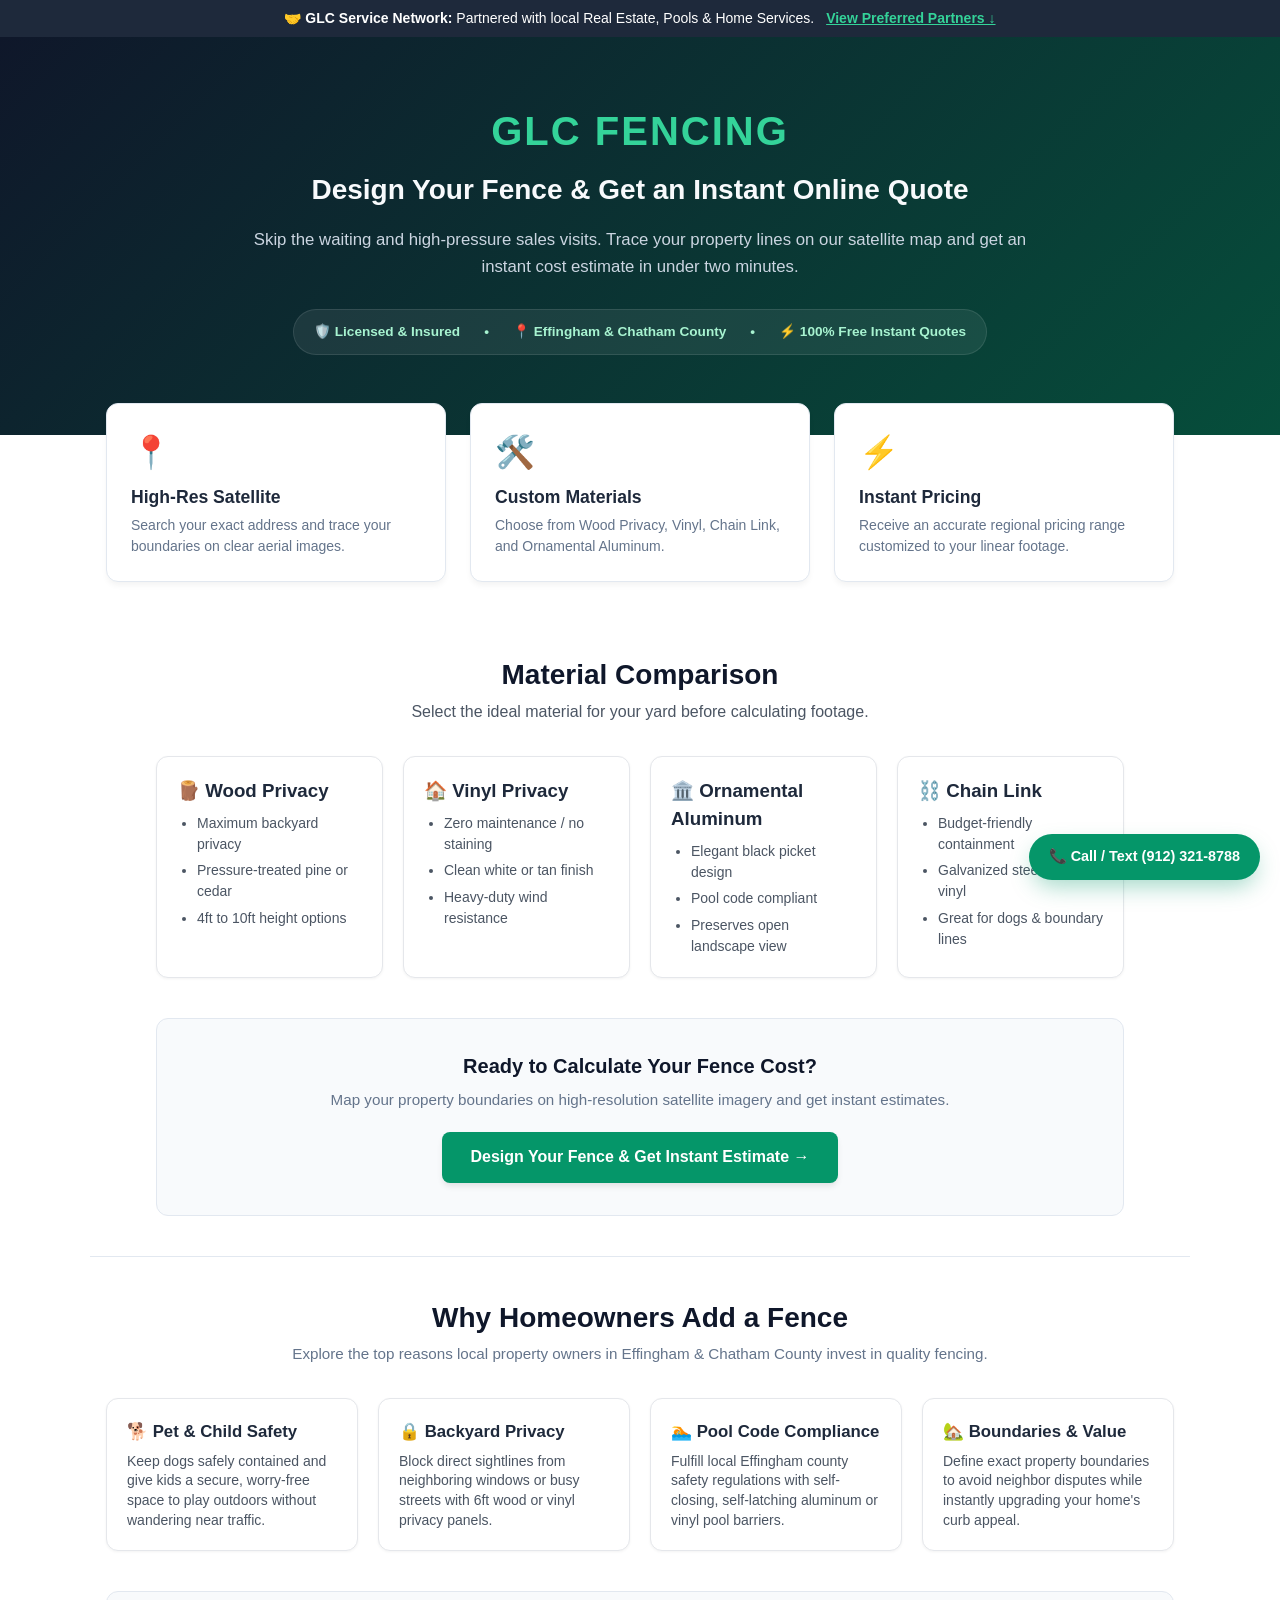
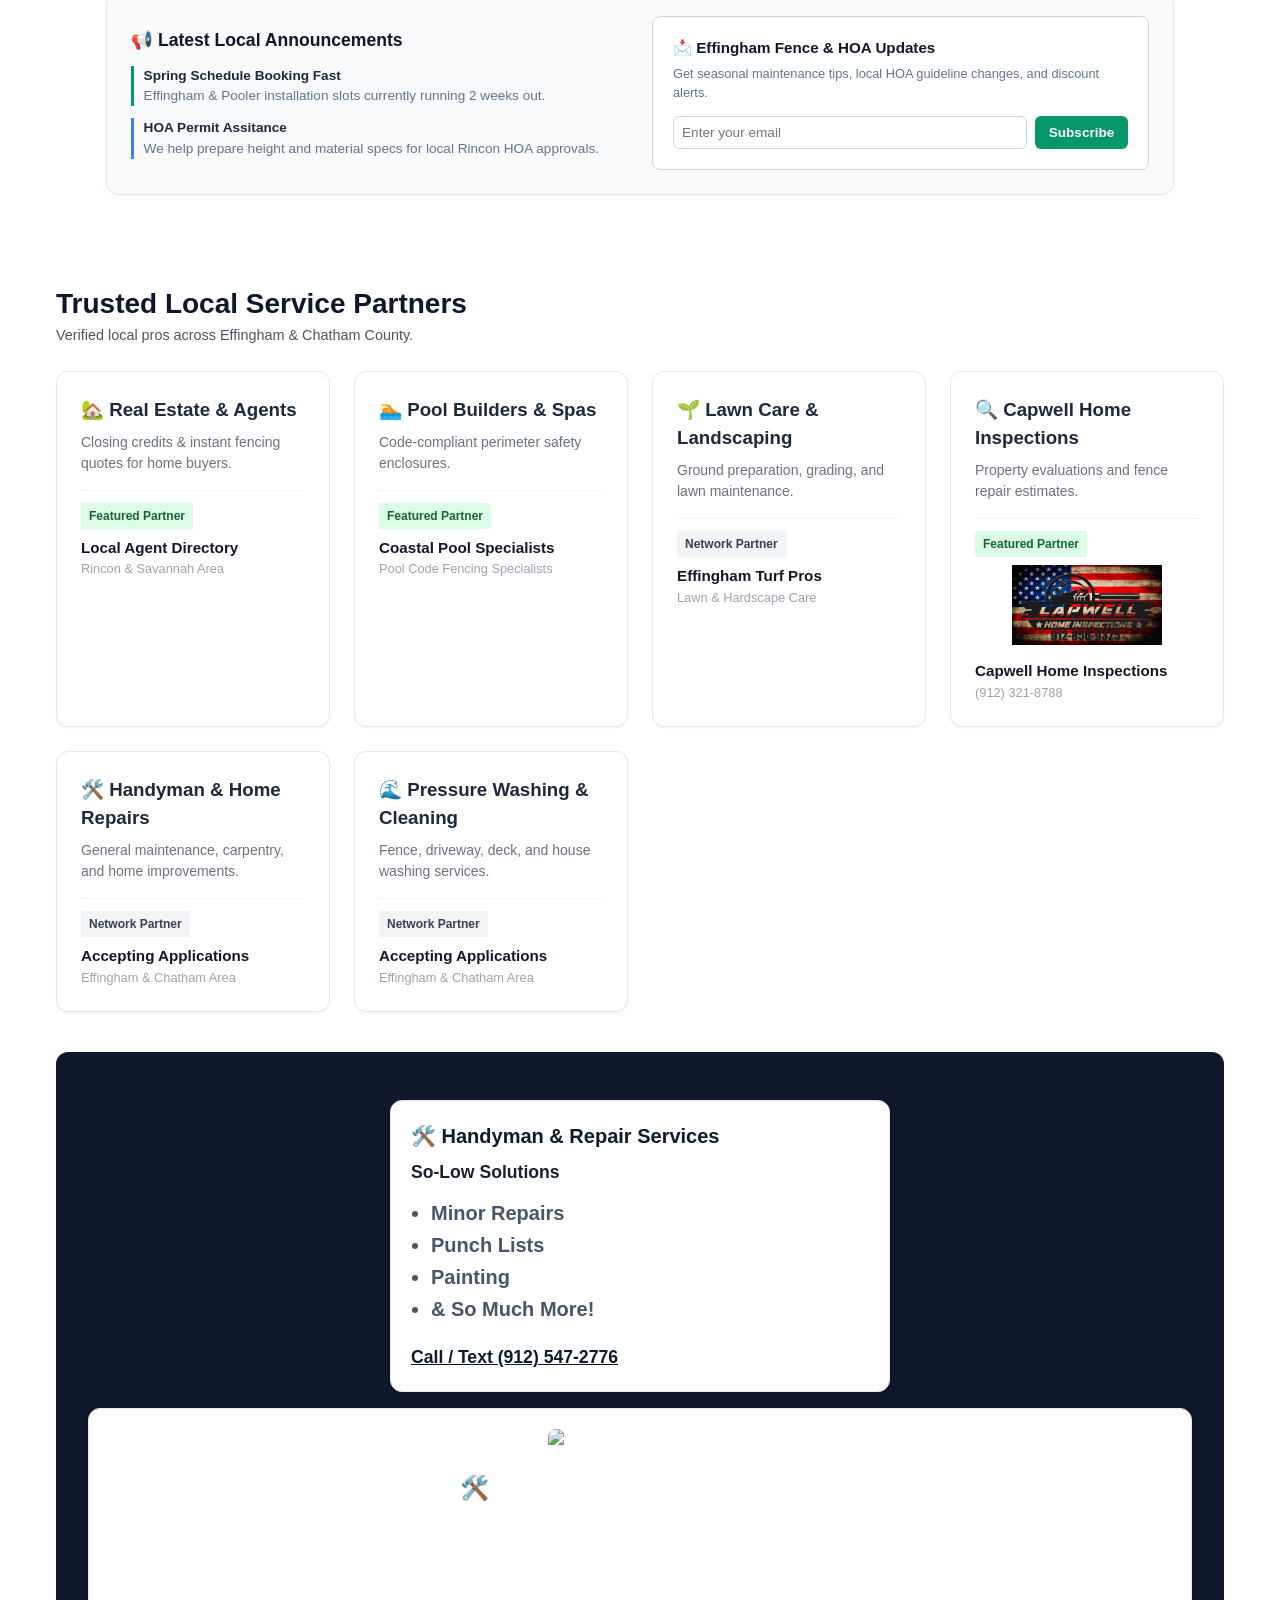
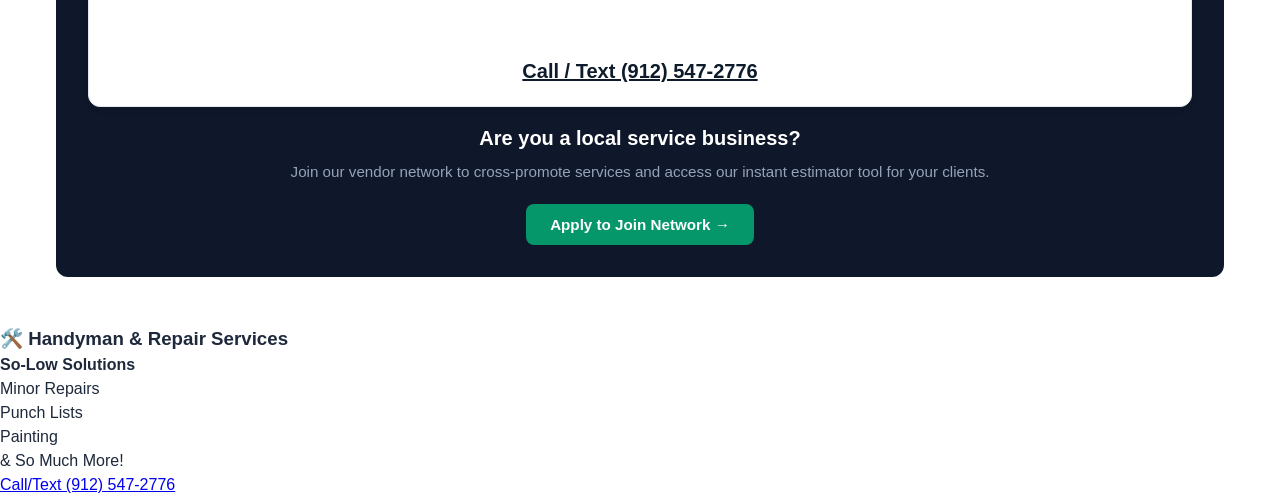
==== index.html @ ba251f11 "Reset index.html and cleanly embed framed So-Low Solutions card" ====
<!DOCTYPE html>
<html lang="en">
<head>
  <meta charset="UTF-8" />
  <meta name="viewport" content="width=device-width, initial-scale=1.0" />
  <title>GLC Fencing | Instant Online Fence Estimates | Rincon & Savannah GA</title>
  <meta name="description" content="Get an instant online fence estimate in seconds. GLC Fencing serves Rincon, Pooler, Savannah, and Effingham County with quality wood, vinyl, chain link, and aluminum fencing." />
  <meta name="keywords" content="fence contractor Rincon GA, fence installation Savannah, instant fence quote, wood fence, vinyl privacy fence, Effingham county fencing" />
  
  <!-- Open Graph / Social Sharing -->
  <meta property="og:title" content="GLC Fencing | Instant Online Fence Cost Calculator" />
  <meta property="og:description" content="Draw your fence line on our satellite map and get an instant pricing estimate in seconds." />
  <meta property="og:type" content="website" />
  <meta property="og:url" content="https://glcga.com" />

  <!-- Local Business Structured Data (Schema.org) -->
  <script type="application/ld+json">
  {
    "@context": "https://schema.org",
    "@type": "FenceContractor",
    "name": "GLC Fencing",
    "url": "https://glcga.com",
    "email": "Glcga19@gmail.com",
    "areaServed": [
      { "@type": "City", "name": "Rincon" },
      { "@type": "City", "name": "Pooler" },
      { "@type": "City", "name": "Savannah" },
      { "@type": "AdministrativeArea", "name": "Effingham County" }
    ],
    "priceRange": "$$"
  }
  </script>

  <link rel="stylesheet" href="styles.css" />
</head>
<body>

  <!-- Top Partner Banner -->
  <div style="background: #1e293b; color: #ffffff; text-align: center; padding: 0.5rem 1rem; font-size: 0.875rem; font-weight: 500;">
    🤝 <strong>GLC Service Network:</strong> Partnered with local Real Estate, Pools & Home Services. 
    <a href="#partners" style="color: #34d399; text-decoration: underline; margin-left: 0.5rem; font-weight: 600;">View Preferred Partners ↓</a>
  </div>

    <!-- Hero Section -->
  <section class="hero" style="background: linear-gradient(135deg, #0f172a 0%, #064e3b 100%); color: #ffffff; text-align: center; padding: 4rem 1rem 5rem 1rem;">
    <div class="hero-content" style="max-width: 800px; margin: 0 auto;">
      <h1 class="logo-title" style="font-size: 2.5rem; font-weight: 900; letter-spacing: 0.05em; color: #34d399; margin-bottom: 0.5rem;">GLC FENCING</h1>
      <h2 style="font-size: 1.75rem; font-weight: 700; margin-bottom: 1rem; color: #f8fafc;">Design Your Fence & Get an Instant Online Quote</h2>
      <p style="font-size: 1.05rem; color: #cbd5e1; line-height: 1.6; margin-bottom: 1.75rem;">
        Skip the waiting and high-pressure sales visits. Trace your property lines on our satellite map and get an instant cost estimate in under two minutes.
      </p>

      <!-- Trust Badges Strip -->
      <div style="display: flex; flex-wrap: wrap; justify-content: center; gap: 0.75rem 1.5rem; font-size: 0.85rem; font-weight: 600; color: #a7f3d0; background: rgba(255,255,255,0.07); padding: 0.75rem 1.25rem; border-radius: 9999px; max-width: max-content; margin: 0 auto; border: 1px solid rgba(255,255,255,0.1);">
        <span>🛡️ Licensed & Insured</span>
        <span>•</span>
        <span>📍 Effingham & Chatham County</span>
        <span>•</span>
        <span>⚡ 100% Free Instant Quotes</span>
      </div>
    </div>
  </section>

  <!-- Feature Highlights -->
  <section class="features">
    <div class="feature-card">
      <div class="feature-icon">📍</div>
      <h3>High-Res Satellite</h3>
      <p>Search your exact address and trace your boundaries on clear aerial images.</p>
    </div>
    <div class="feature-card">
      <div class="feature-icon">🛠️</div>
      <h3>Custom Materials</h3>
      <p>Choose from Wood Privacy, Vinyl, Chain Link, and Ornamental Aluminum.</p>
    </div>
    <div class="feature-card">
      <div class="feature-icon">⚡</div>
      <h3>Instant Pricing</h3>
      <p>Receive an accurate regional pricing range customized to your linear footage.</p>
    </div>
  </section>

  <!-- Fence Material Options Overview -->
  <section style="padding: 2.5rem 1rem; max-width: 1000px; margin: 0 auto;">
    <div style="text-align: center; margin-bottom: 2rem;">
      <h2 style="font-size: 1.75rem; font-weight: 700; color: #0f172a;">Material Comparison</h2>
      <p style="color: #4b5563; margin-top: 0.25rem;">Select the ideal material for your yard before calculating footage.</p>
    </div>

    <div style="display: grid; grid-template-columns: repeat(auto-fit, minmax(220px, 1fr)); gap: 1.25rem;">
      
      <div style="background: #ffffff; padding: 1.25rem; border-radius: 0.75rem; border: 1px solid #e5e7eb; box-shadow: 0 1px 3px rgba(0,0,0,0.05);">
        <h3 style="font-weight: 700; color: #1e293b; margin-bottom: 0.5rem;">🪵 Wood Privacy</h3>
        <ul style="font-size: 0.875rem; color: #4b5563; padding-left: 1.25rem; margin: 0; display: flex; flex-direction: column; gap: 0.35rem;">
          <li>Maximum backyard privacy</li>
          <li>Pressure-treated pine or cedar</li>
          <li>4ft to 10ft height options</li>
        </ul>
      </div>

      <div style="background: #ffffff; padding: 1.25rem; border-radius: 0.75rem; border: 1px solid #e5e7eb; box-shadow: 0 1px 3px rgba(0,0,0,0.05);">
        <h3 style="font-weight: 700; color: #1e293b; margin-bottom: 0.5rem;">🏠 Vinyl Privacy</h3>
        <ul style="font-size: 0.875rem; color: #4b5563; padding-left: 1.25rem; margin: 0; display: flex; flex-direction: column; gap: 0.35rem;">
          <li>Zero maintenance / no staining</li>
          <li>Clean white or tan finish</li>
          <li>Heavy-duty wind resistance</li>
        </ul>
      </div>

      <div style="background: #ffffff; padding: 1.25rem; border-radius: 0.75rem; border: 1px solid #e5e7eb; box-shadow: 0 1px 3px rgba(0,0,0,0.05);">
        <h3 style="font-weight: 700; color: #1e293b; margin-bottom: 0.5rem;">🏛️ Ornamental Aluminum</h3>
        <ul style="font-size: 0.875rem; color: #4b5563; padding-left: 1.25rem; margin: 0; display: flex; flex-direction: column; gap: 0.35rem;">
          <li>Elegant black picket design</li>
          <li>Pool code compliant</li>
          <li>Preserves open landscape view</li>
        </ul>
      </div>

      <div style="background: #ffffff; padding: 1.25rem; border-radius: 0.75rem; border: 1px solid #e5e7eb; box-shadow: 0 1px 3px rgba(0,0,0,0.05);">
        <h3 style="font-weight: 700; color: #1e293b; margin-bottom: 0.5rem;">⛓️ Chain Link</h3>
        <ul style="font-size: 0.875rem; color: #4b5563; padding-left: 1.25rem; margin: 0; display: flex; flex-direction: column; gap: 0.35rem;">
          <li>Budget-friendly containment</li>
          <li>Galvanized steel or black vinyl</li>
          <li>Great for dogs & boundary lines</li>
        </ul>
      </div>

    </div>

    <!-- Main Quote Action Callout -->
    <div style="text-align: center; margin-top: 2.5rem; padding: 2rem 1rem; background: #f8fafc; border: 1px solid #e2e8f0; border-radius: 0.75rem;">
      <h3 style="font-size: 1.25rem; font-weight: 700; color: #0f172a; margin-bottom: 0.5rem;">Ready to Calculate Your Fence Cost?</h3>
      <p style="color: #64748b; font-size: 0.95rem; margin-bottom: 1.25rem;">Map your property boundaries on high-resolution satellite imagery and get instant estimates.</p>
      <a href="estimator.html" style="display: inline-block; background: #059669; color: #ffffff; font-weight: 700; padding: 0.85rem 1.75rem; border-radius: 0.5rem; text-decoration: none; font-size: 1rem; box-shadow: 0 4px 6px -1px rgba(0,0,0,0.1);">Design Your Fence & Get Instant Estimate →</a>
    </div>
  </section>

  
  <!-- Why Install a Fence & Local Updates Section -->
  <section style="padding: 2.5rem 1rem; max-width: 1100px; margin: 0 auto; border-top: 1px solid #e2e8f0;">
    
    <div style="text-align: center; margin-bottom: 2rem;">
      <h2 style="font-size: 1.75rem; font-weight: 700; color: #0f172a;">Why Homeowners Add a Fence</h2>
      <p style="color: #64748b; font-size: 0.95rem; margin-top: 0.25rem;">Explore the top reasons local property owners in Effingham & Chatham County invest in quality fencing.</p>
    </div>

    <!-- 4 Key Reasons Grid -->
    <div style="display: grid; grid-template-columns: repeat(auto-fit, minmax(240px, 1fr)); gap: 1.25rem; margin-bottom: 2.5rem;">
      
      <div style="background: #ffffff; padding: 1.25rem; border-radius: 0.75rem; border: 1px solid #e5e7eb; box-shadow: 0 1px 3px rgba(0,0,0,0.05);">
        <h3 style="font-size: 1.05rem; font-weight: 700; color: #1e293b; margin-bottom: 0.5rem;">🐕 Pet & Child Safety</h3>
        <p style="font-size: 0.875rem; color: #4b5563; line-height: 1.4; margin: 0;">Keep dogs safely contained and give kids a secure, worry-free space to play outdoors without wandering near traffic.</p>
      </div>

      <div style="background: #ffffff; padding: 1.25rem; border-radius: 0.75rem; border: 1px solid #e5e7eb; box-shadow: 0 1px 3px rgba(0,0,0,0.05);">
        <h3 style="font-size: 1.05rem; font-weight: 700; color: #1e293b; margin-bottom: 0.5rem;">🔒 Backyard Privacy</h3>
        <p style="font-size: 0.875rem; color: #4b5563; line-height: 1.4; margin: 0;">Block direct sightlines from neighboring windows or busy streets with 6ft wood or vinyl privacy panels.</p>
      </div>

      <div style="background: #ffffff; padding: 1.25rem; border-radius: 0.75rem; border: 1px solid #e5e7eb; box-shadow: 0 1px 3px rgba(0,0,0,0.05);">
        <h3 style="font-size: 1.05rem; font-weight: 700; color: #1e293b; margin-bottom: 0.5rem;">🏊 Pool Code Compliance</h3>
        <p style="font-size: 0.875rem; color: #4b5563; line-height: 1.4; margin: 0;">Fulfill local Effingham county safety regulations with self-closing, self-latching aluminum or vinyl pool barriers.</p>
      </div>

      <div style="background: #ffffff; padding: 1.25rem; border-radius: 0.75rem; border: 1px solid #e5e7eb; box-shadow: 0 1px 3px rgba(0,0,0,0.05);">
        <h3 style="font-size: 1.05rem; font-weight: 700; color: #1e293b; margin-bottom: 0.5rem;">🏡 Boundaries & Value</h3>
        <p style="font-size: 0.875rem; color: #4b5563; line-height: 1.4; margin: 0;">Define exact property boundaries to avoid neighbor disputes while instantly upgrading your home's curb appeal.</p>
      </div>

    </div>

    <!-- Monthly/Weekly Updates & Newsletter Banner -->
    <div style="background: #f8fafc; border: 1px solid #e2e8f0; border-radius: 0.75rem; padding: 1.5rem; display: grid; grid-template-columns: repeat(auto-fit, minmax(280px, 1fr)); gap: 1.5rem; align-items: center;">
      
      <div>
        <h3 style="font-size: 1.1rem; font-weight: 700; color: #0f172a; margin-bottom: 0.5rem;">📢 Latest Local Announcements</h3>
        <div style="display: flex; flex-direction: column; gap: 0.75rem; margin-top: 0.75rem;">
          <div style="font-size: 0.85rem; border-left: 3px solid #059669; padding-left: 0.6rem;">
            <strong style="color: #1e293b; display: block;">Spring Schedule Booking Fast</strong>
            <span style="color: #64748b;">Effingham & Pooler installation slots currently running 2 weeks out.</span>
          </div>
          <div style="font-size: 0.85rem; border-left: 3px solid #3b82f6; padding-left: 0.6rem;">
            <strong style="color: #1e293b; display: block;">HOA Permit Assitance</strong>
            <span style="color: #64748b;">We help prepare height and material specs for local Rincon HOA approvals.</span>
          </div>
        </div>
      </div>

      <div style="background: #ffffff; padding: 1.25rem; border-radius: 0.5rem; border: 1px solid #cbd5e1;">
        <h4 style="font-size: 0.95rem; font-weight: 700; color: #0f172a; margin-bottom: 0.25rem;">📩 Effingham Fence & HOA Updates</h4>
        <p style="font-size: 0.8rem; color: #64748b; margin-bottom: 0.85rem;">Get seasonal maintenance tips, local HOA guideline changes, and discount alerts.</p>
        
        <form action="https://formsubmit.co/Glcga19@gmail.com" method="POST" style="display: flex; gap: 0.5rem;">
          <input type="hidden" name="_subject" value="New Newsletter Subscriber - GLC Fencing" />
          <input type="email" name="newsletter_email" required placeholder="Enter your email" style="flex: 1; padding: 0.5rem; border: 1px solid #cbd5e1; border-radius: 0.375rem; font-size: 0.85rem;" />
          <button type="submit" style="background: #059669; color: #ffffff; font-weight: 600; padding: 0.5rem 0.85rem; border-radius: 0.375rem; border: none; cursor: pointer; font-size: 0.85rem; white-space: nowrap;">Subscribe</button>
        </form>
      </div>

    </div>

  </section>


  <!-- Preferred Local Partners Directory -->
    <!-- Main Directory + Updates Container -->
  <section id="partners" style="padding: 3rem 1rem; max-width: 1200px; margin: 0 auto;">
    
    
      
      <!-- Left: Partners (Takes priority) -->
      
        <div style="margin-bottom: 1.5rem;">
          <h2 style="font-size: 1.75rem; font-weight: bold; color: #0f172a;">Trusted Local Service Partners</h2>
          <p style="color: #4b5563; font-size: 0.9rem;">Verified local pros across Effingham & Chatham County.</p>
        </div>


    <!-- Category Grid -->
    <div style="display: grid; grid-template-columns: repeat(auto-fit, minmax(240px, 1fr)); gap: 1.5rem;">
      
      <!-- Real Estate -->
      <div style="background: #ffffff; padding: 1.5rem; border-radius: 0.75rem; border: 1px solid #e5e7eb; box-shadow: 0 1px 3px rgba(0,0,0,0.05);">
        <h3 style="font-weight: 700; color: #1e293b; margin-bottom: 0.5rem;">🏡 Real Estate & Agents</h3>
        <p style="font-size: 0.875rem; color: #6b7280; margin-bottom: 1rem;">Closing credits & instant fencing quotes for home buyers.</p>
        <div style="border-top: 1px solid #f3f4f6; padding-top: 0.75rem;">
          <span style="display: inline-block; background: #dcfce7; color: #166534; font-size: 0.75rem; font-weight: 600; padding: 0.25rem 0.5rem; rounded: 0.25rem; margin-bottom: 0.5rem;">Featured Partner</span>
          <p style="font-weight: 600; font-size: 0.95rem; color: #111827;">Local Agent Directory</p>
          <p style="font-size: 0.8rem; color: #9ca3af;">Rincon & Savannah Area</p>
        </div>
      </div>

      <!-- Pool Builders -->
      <div style="background: #ffffff; padding: 1.5rem; border-radius: 0.75rem; border: 1px solid #e5e7eb; box-shadow: 0 1px 3px rgba(0,0,0,0.05);">
        <h3 style="font-weight: 700; color: #1e293b; margin-bottom: 0.5rem;">🏊 Pool Builders & Spas</h3>
        <p style="font-size: 0.875rem; color: #6b7280; margin-bottom: 1rem;">Code-compliant perimeter safety enclosures.</p>
        <div style="border-top: 1px solid #f3f4f6; padding-top: 0.75rem;">
          <span style="display: inline-block; background: #dcfce7; color: #166534; font-size: 0.75rem; font-weight: 600; padding: 0.25rem 0.5rem; rounded: 0.25rem; margin-bottom: 0.5rem;">Featured Partner</span>
          <p style="font-weight: 600; font-size: 0.95rem; color: #111827;">Coastal Pool Specialists</p>
          <p style="font-size: 0.8rem; color: #9ca3af;">Pool Code Fencing Specialists</p>
        </div>
      </div>

      <!-- Landscaping -->
      <div style="background: #ffffff; padding: 1.5rem; border-radius: 0.75rem; border: 1px solid #e5e7eb; box-shadow: 0 1px 3px rgba(0,0,0,0.05);">
        <h3 style="font-weight: 700; color: #1e293b; margin-bottom: 0.5rem;">🌱 Lawn Care & Landscaping</h3>
        <p style="font-size: 0.875rem; color: #6b7280; margin-bottom: 1rem;">Ground preparation, grading, and lawn maintenance.</p>
        <div style="border-top: 1px solid #f3f4f6; padding-top: 0.75rem;">
          <span style="display: inline-block; background: #f3f4f6; color: #374151; font-size: 0.75rem; font-weight: 600; padding: 0.25rem 0.5rem; rounded: 0.25rem; margin-bottom: 0.5rem;">Network Partner</span>
          <p style="font-weight: 600; font-size: 0.95rem; color: #111827;">Effingham Turf Pros</p>
          <p style="font-size: 0.8rem; color: #9ca3af;">Lawn & Hardscape Care</p>
        </div>
      </div>

      <!-- Capwell Home Inspection -->
      <div style="background: #ffffff; padding: 1.5rem; border-radius: 0.75rem; border: 1px solid #e5e7eb; box-shadow: 0 1px 3px rgba(0,0,0,0.05);">
        <h3 style="font-weight: 700; color: #1e293b; margin-bottom: 0.5rem;">🔍 Capwell Home Inspections</h3>
        <p style="font-size: 0.875rem; color: #6b7280; margin-bottom: 1rem;">Property evaluations and fence repair estimates.</p>
        <div style="border-top: 1px solid #f3f4f6; padding-top: 0.75rem;">
          <span style="display: inline-block; background: #dcfce7; color: #166534; font-size: 0.75rem; font-weight: 600; padding: 0.25rem 0.5rem; rounded: 0.25rem; margin-bottom: 0.5rem;">Featured Partner</span>
          <img src="[data-uri]" alt="Capwell Home Inspections" style="width: 100%; max-height: 80px; object-fit: contain; margin-bottom: 0.5rem; border-radius: 0.375rem;" />
          <p style="font-weight: 600; font-size: 0.95rem; color: #111827;">Capwell Home Inspections</p>
          <p style="font-size: 0.8rem; color: #9ca3af;">(912) 321-8788</p>
        </div>
      </div>

      <!-- Handyman & Repairs -->
      <div style="background: #ffffff; padding: 1.5rem; border-radius: 0.75rem; border: 1px solid #e5e7eb; box-shadow: 0 1px 3px rgba(0,0,0,0.05);">
        <h3 style="font-weight: 700; color: #1e293b; margin-bottom: 0.5rem;">🛠️ Handyman & Home Repairs</h3>
        <p style="font-size: 0.875rem; color: #6b7280; margin-bottom: 1rem;">General maintenance, carpentry, and home improvements.</p>
        <div style="border-top: 1px solid #f3f4f6; padding-top: 0.75rem;">
          <span style="display: inline-block; background: #f3f4f6; color: #374151; font-size: 0.75rem; font-weight: 600; padding: 0.25rem 0.5rem; rounded: 0.25rem; margin-bottom: 0.5rem;">Network Partner</span>
          <p style="font-weight: 600; font-size: 0.95rem; color: #111827;">Accepting Applications</p>
          <p style="font-size: 0.8rem; color: #9ca3af;">Effingham & Chatham Area</p>
        </div>
      </div>

      <!-- Pressure Washing -->
      <div style="background: #ffffff; padding: 1.5rem; border-radius: 0.75rem; border: 1px solid #e5e7eb; box-shadow: 0 1px 3px rgba(0,0,0,0.05);">
        <h3 style="font-weight: 700; color: #1e293b; margin-bottom: 0.5rem;">🌊 Pressure Washing & Cleaning</h3>
        <p style="font-size: 0.875rem; color: #6b7280; margin-bottom: 1rem;">Fence, driveway, deck, and house washing services.</p>
        <div style="border-top: 1px solid #f3f4f6; padding-top: 0.75rem;">
          <span style="display: inline-block; background: #f3f4f6; color: #374151; font-size: 0.75rem; font-weight: 600; padding: 0.25rem 0.5rem; rounded: 0.25rem; margin-bottom: 0.5rem;">Network Partner</span>
          <p style="font-weight: 600; font-size: 0.95rem; color: #111827;">Accepting Applications</p>
          <p style="font-size: 0.8rem; color: #9ca3af;">Effingham & Chatham Area</p>
        </div>
      </div>

    </div>

    <!-- Partner Application Callout -->
    <div style="margin-top: 2.5rem; background: #0f172a; color: #ffffff; border-radius: 0.75rem; padding: 2rem; text-align: center;">
      <h3 style="font-size: 1.25rem; font-weight: 700;">

<!-- So-Low Solutions Card -->
<div style="background: #ffffff; border: 1px solid #e2e8f0; border-radius: 12px; padding: 20px; margin: 16px auto; max-width: 500px; box-shadow: 0 4px 6px -1px rgba(0,0,0,0.1); color: #0d1b2a; text-align: left;">
  <h3 style="margin-top: 0; color: #0d1b2a; font-size: 1.25rem;">🛠️ Handyman & Repair Services</h3>
  <p style="font-weight: bold; margin: 8px 0; color: #1a202c; font-size: 1.1rem;">So-Low Solutions</p>
  <ul style="padding-left: 20px; margin: 12px 0; color: #4a5568; line-height: 1.6;">
    <li>Minor Repairs</li>
    <li>Punch Lists</li>
    <li>Painting</li>
    <li>&amp; So Much More!</li>
  </ul>
  <p style="margin-bottom: 0; margin-top: 16px;"><a href="tel:9125472776" style="color: #0d1b2a; font-weight: bold; text-decoration: underline; font-size: 1.1rem;">Call / Text (912) 547-2776</a></p>
</div>

<div class="card partner-card" style="background: #ffffff; border: 1px solid #e2e8f0; border-radius: 12px; padding: 20px; margin: 16px 0; box-shadow: 0 4px 6px -1px rgba(0,0,0,0.1);">
  <img src="solow-logo.jpg" alt="So-Low Solutions" style="max-width: 100%; height: auto; border-radius: 8px; margin-bottom: 12px;">
  <h3 style="margin-top: 0;">🛠️ Handyman & Repair Services</h3>
  <p><strong>So-Low Solutions</strong></p>
  <ul style="padding-left: 20px; text-align: left;">
    <li>Minor Repairs</li>
    <li>Punch Lists</li>
    <li>Painting</li>
    <li>&amp; So Much More!</li>
  </ul>
  <p><a href="tel:9125472776" style="color: #0d1b2a; font-weight: bold; text-decoration: underline;">Call / Text (912) 547-2776</a></p>
</div>

Are you a local service business?</h3>
      <p style="color: #94a3b8; font-size: 0.95rem; margin-top: 0.5rem; margin-bottom: 1.25rem;">
        Join our vendor network to cross-promote services and access our instant estimator tool for your clients.
      </p>
      <button onclick="document.getElementById('partner-modal').style.display='flex'" style="background: #059669; color: #ffffff; font-weight: 600; padding: 0.75rem 1.5rem; border-radius: 0.5rem; border: none; cursor: pointer; font-size: 0.95rem;">
        Apply to Join Network →
      </button>
    </div>
  
      

      

    
  </section>


  <!-- Partner Application Modal -->
  <div id="partner-modal" style="display: none; position: fixed; inset: 0; background: rgba(0,0,0,0.6); backdrop-filter: blur(2px); align-items: center; justify-content: center; padding: 1rem; z-index: 1000;">
    <div style="background: #ffffff; width: 100%; max-width: 480px; padding: 1.75rem; border-radius: 0.75rem; box-shadow: 0 20px 25px -5px rgba(0,0,0,0.1); position: relative;">
      
      <div style="display: flex; justify-content: space-between; align-items: center; border-bottom: 1px solid #e5e7eb; padding-bottom: 0.75rem; margin-bottom: 1rem;">
        <h3 style="font-weight: 700; font-size: 1.125rem; color: #111827;">Join GLC Vendor Network</h3>
        <button onclick="document.getElementById('partner-modal').style.display='none'" style="background: none; border: none; font-size: 1.25rem; color: #6b7280; cursor: pointer;">✕</button>
      </div>

      <form action="https://formsubmit.co/Glcga19@gmail.com" method="POST" style="display: flex; flex-direction: column; gap: 0.85rem;">
        <input type="hidden" name="_subject" value="New Vendor Network Application - GLC Fencing" />
        <input type="hidden" name="_autorespond" value="Thank you for applying to the GLC Fencing Local Vendor Network! We will review your business details and follow up shortly." />

        <div>
          <label style="display: block; font-size: 0.85rem; font-weight: 600; color: #374151; margin-bottom: 0.25rem;">Business Name</label>
          <input type="text" name="Business Name" required placeholder="e.g. Rincon Pool Co." style="width: 100%; padding: 0.5rem; border: 1px solid #d1d5db; border-radius: 0.375rem; box-sizing: border-box;" />
        </div>

        <div>
          <label style="display: block; font-size: 0.85rem; font-weight: 600; color: #374151; margin-bottom: 0.25rem;">Service Category</label>
          <select name="Category" required style="width: 100%; padding: 0.5rem; border: 1px solid #d1d5db; border-radius: 0.375rem; box-sizing: border-box;">
            <option value="Real Estate">Real Estate Agent / Agency</option>
            <option value="Pool Builder">Pool Builder / Installer</option>
            <option value="Landscaping">Lawn Care / Landscaping</option>
            <option value="Home Inspector">Home Inspector</option>
            <option value="Handyman">Handyman / Repairs</option>
            <option value="Pressure Washing">Pressure Washing</option>
            <option value="Other">Other Home Service</option>
          </select>
        </div>

        <div>
          <label style="display: block; font-size: 0.85rem; font-weight: 600; color: #374151; margin-bottom: 0.25rem;">Contact Email</label>
          <input type="email" name="email" required placeholder="contact@company.com" style="width: 100%; padding: 0.5rem; border: 1px solid #d1d5db; border-radius: 0.375rem; box-sizing: border-box;" />
        </div>

        <div>
          <label style="display: block; font-size: 0.85rem; font-weight: 600; color: #374151; margin-bottom: 0.25rem;">Phone Number</label>
          <input type="tel" name="phone" required placeholder="(912) 555-0199" style="width: 100%; padding: 0.5rem; border: 1px solid #d1d5db; border-radius: 0.375rem; box-sizing: border-box;" />
        </div>

        <button type="submit" style="background: #0f172a; color: #ffffff; font-weight: 600; padding: 0.65rem; border-radius: 0.375rem; border: none; cursor: pointer; margin-top: 0.5rem;">
          Submit Application
        </button>
      </form>

    </div>
  </div>

  <!-- Sticky Floating Call Button -->
  <a href="tel:9123218788" class="floating-call-btn">
    📞 Call / Text (912) 321-8788
  </a>

</body>
</html>

<!-- So-Low Solutions Handyman Card -->
<div class="card partner-card">
  <h3>🛠️ Handyman & Repair Services</h3>
  <p><strong>So-Low Solutions</strong></p>
  <ul>
    <li>Minor Repairs</li>
    <li>Punch Lists</li>
    <li>Painting</li>
    <li>&amp; So Much More!</li>
  </ul>
  <p><a href="tel:9125472776" class="phone-link">Call/Text (912) 547-2776</a></p>
</div>
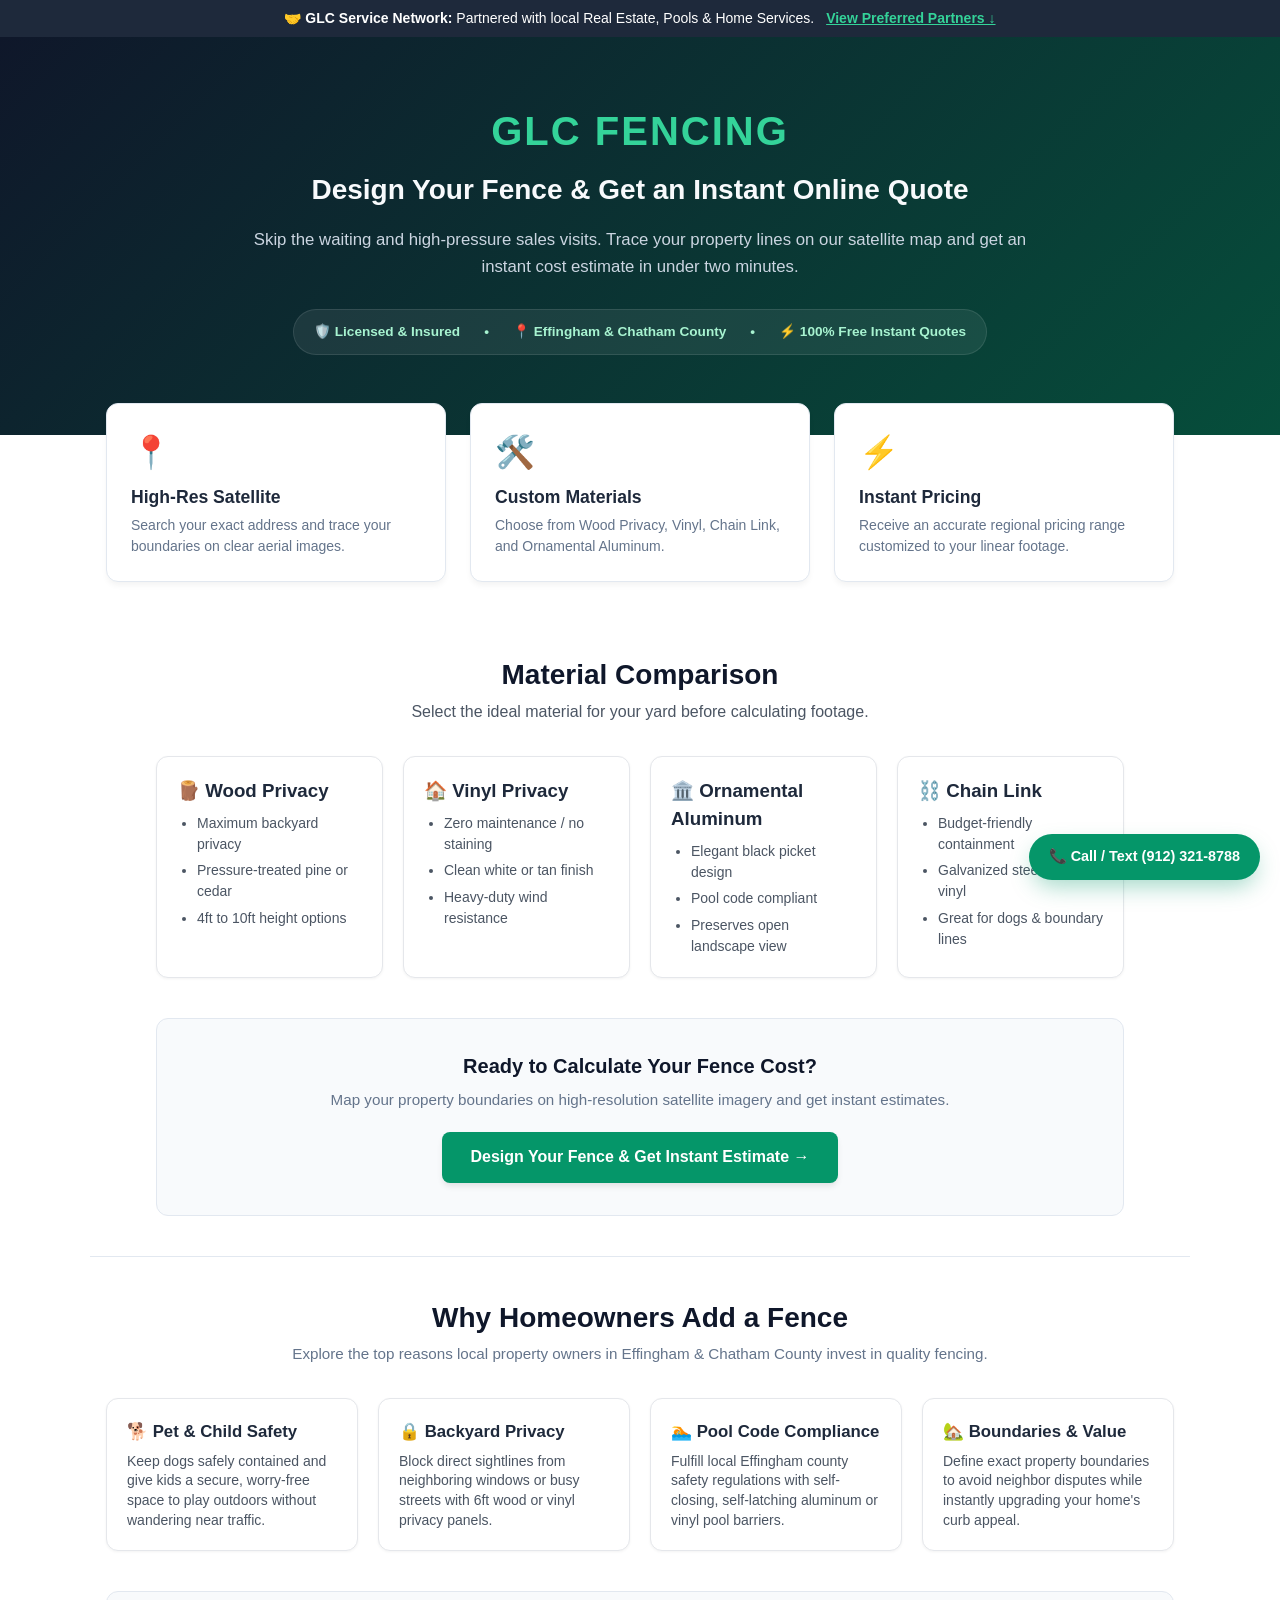
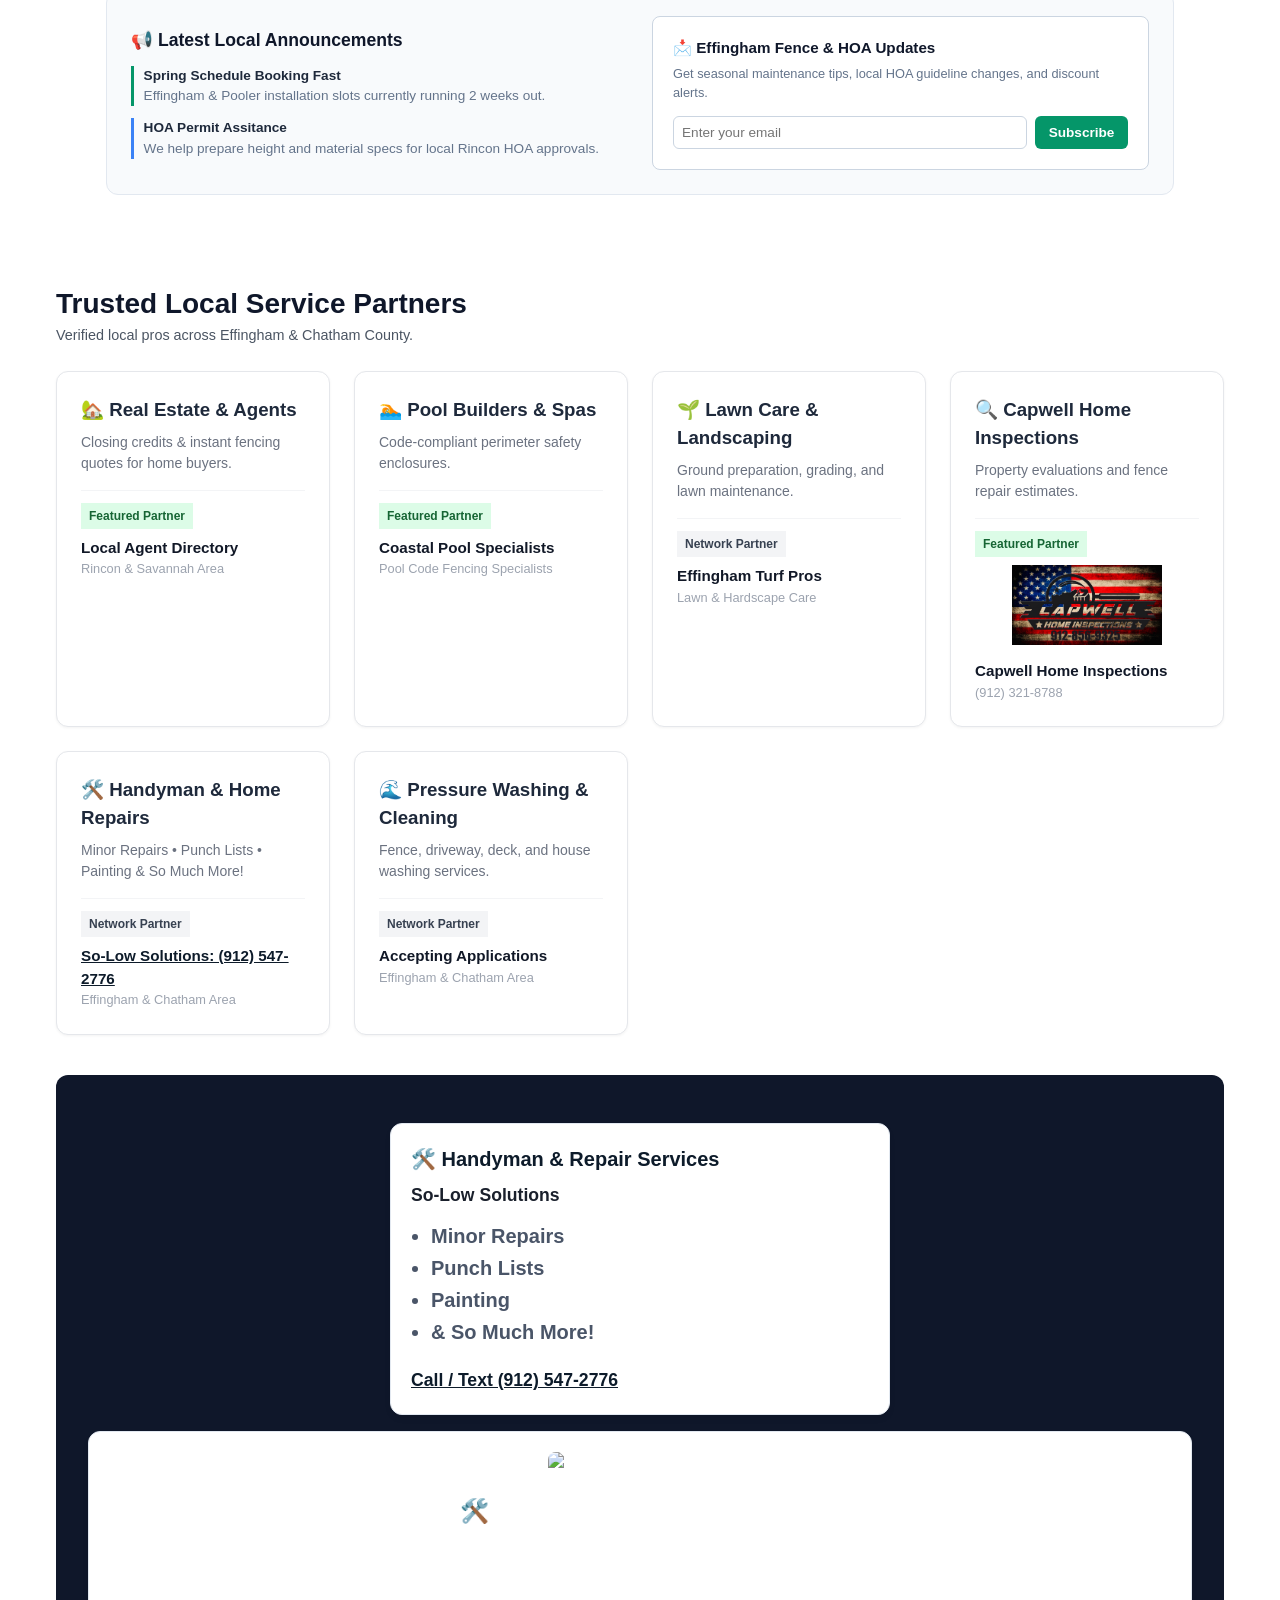
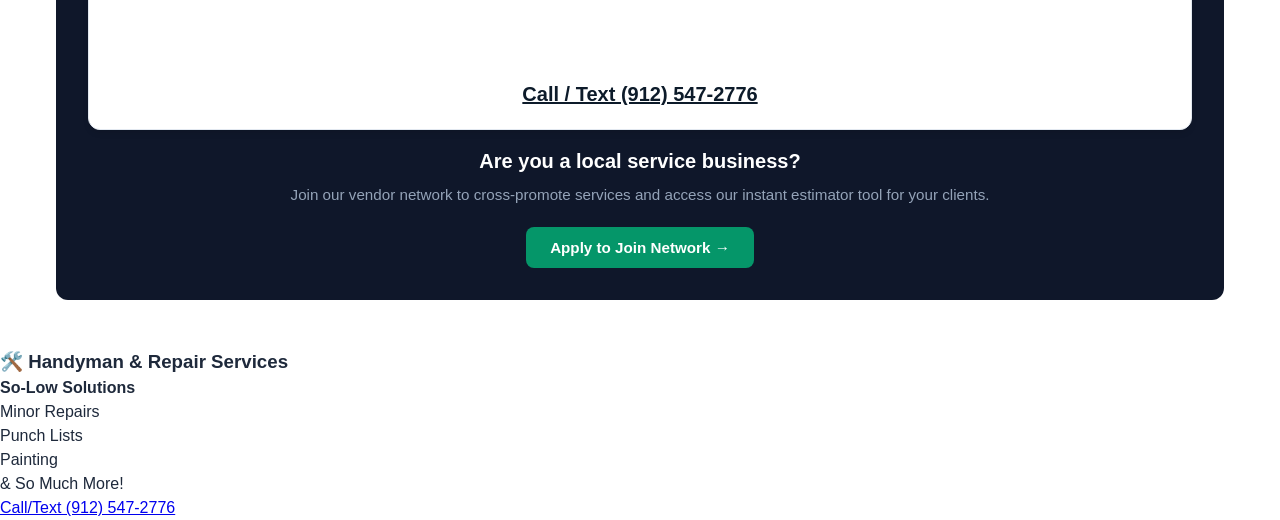
==== commit 1b1157d8: "Update existing handyman partner card with So-Low Solutions info" ====
--- a/index.html
+++ b/index.html
@@ -267,10 +267,10 @@
       <!-- Handyman & Repairs -->
       <div style="background: #ffffff; padding: 1.5rem; border-radius: 0.75rem; border: 1px solid #e5e7eb; box-shadow: 0 1px 3px rgba(0,0,0,0.05);">
         <h3 style="font-weight: 700; color: #1e293b; margin-bottom: 0.5rem;">🛠️ Handyman & Home Repairs</h3>
-        <p style="font-size: 0.875rem; color: #6b7280; margin-bottom: 1rem;">General maintenance, carpentry, and home improvements.</p>
+        <p style="font-size: 0.875rem; color: #6b7280; margin-bottom: 1rem;">Minor Repairs • Punch Lists • Painting & So Much More!</p>
         <div style="border-top: 1px solid #f3f4f6; padding-top: 0.75rem;">
           <span style="display: inline-block; background: #f3f4f6; color: #374151; font-size: 0.75rem; font-weight: 600; padding: 0.25rem 0.5rem; rounded: 0.25rem; margin-bottom: 0.5rem;">Network Partner</span>
-          <p style="font-weight: 600; font-size: 0.95rem; color: #111827;">Accepting Applications</p>
+          <p style="font-weight: 600; font-size: 0.95rem; color: #111827;"><a href="tel:9125472776" style="color: #0d1b2a; font-weight: bold; text-decoration: underline;">So-Low Solutions: (912) 547-2776</a></p>
           <p style="font-size: 0.8rem; color: #9ca3af;">Effingham & Chatham Area</p>
         </div>
       </div>
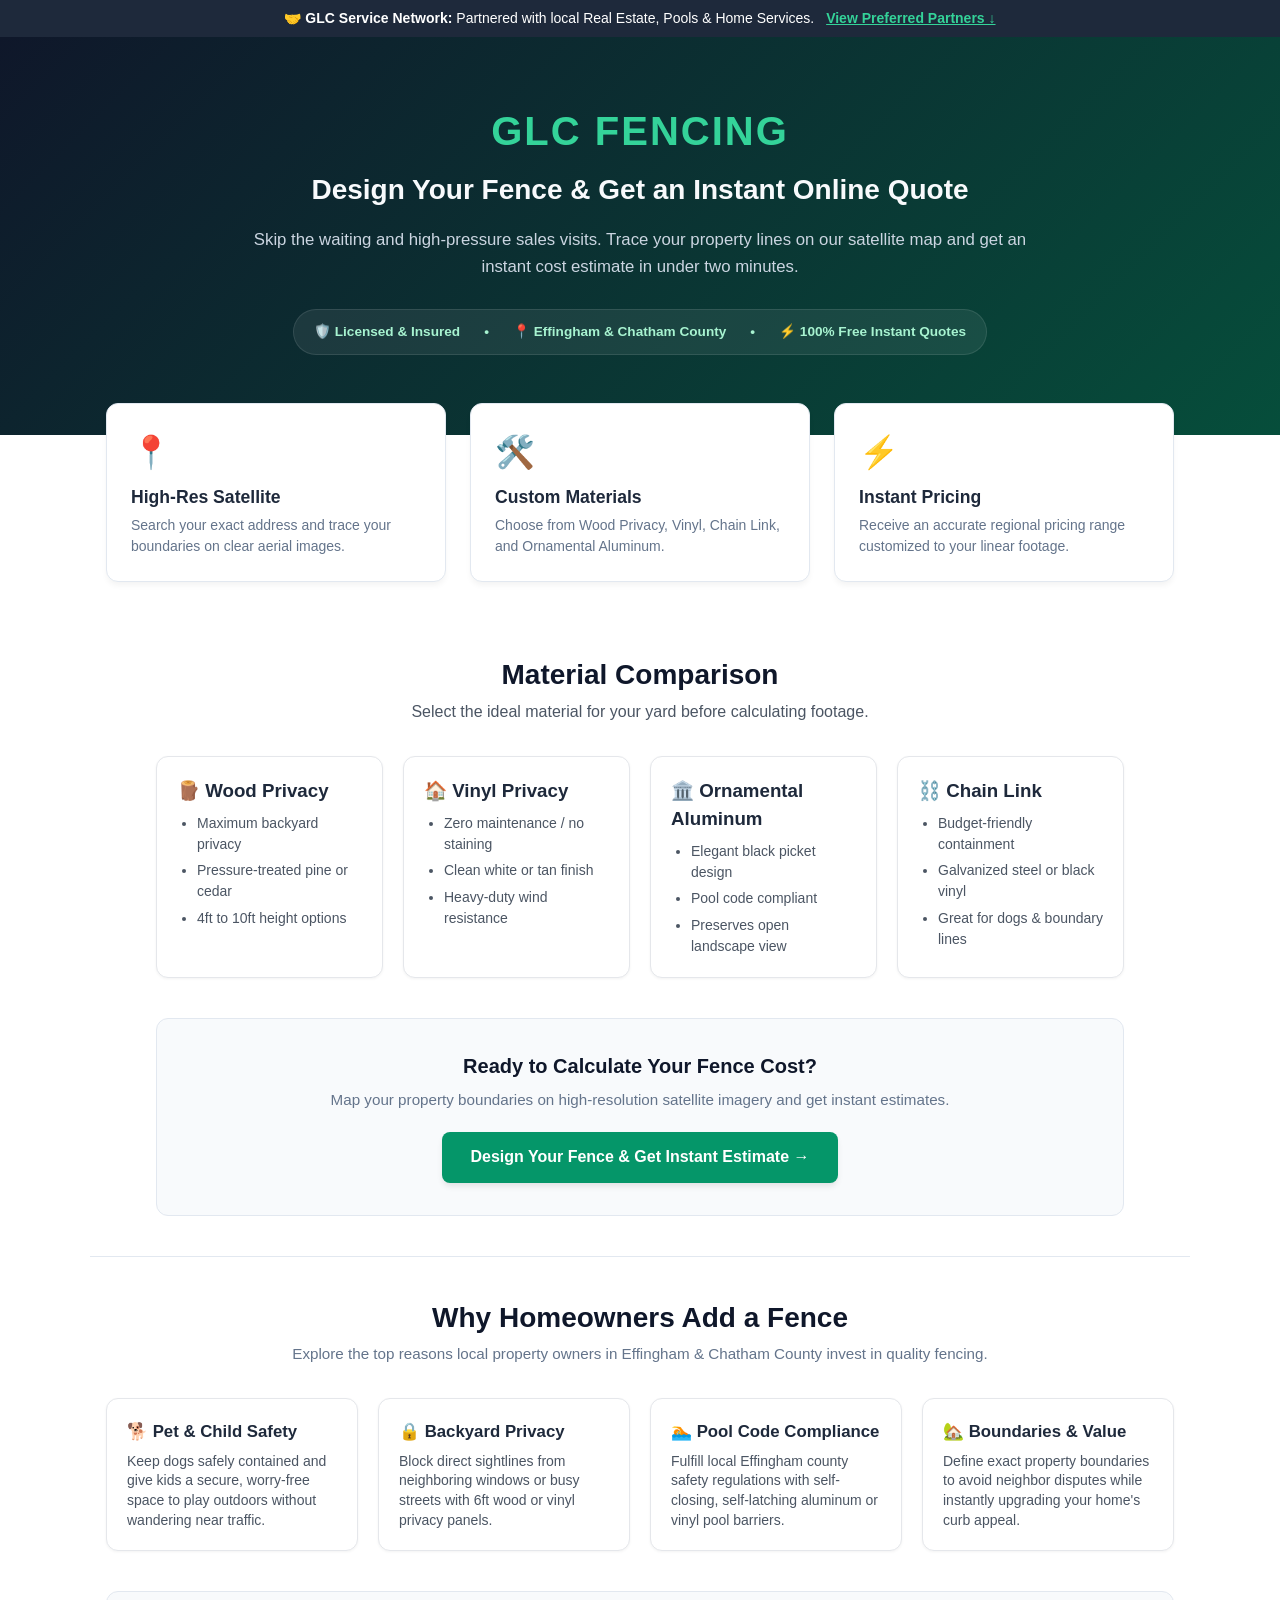
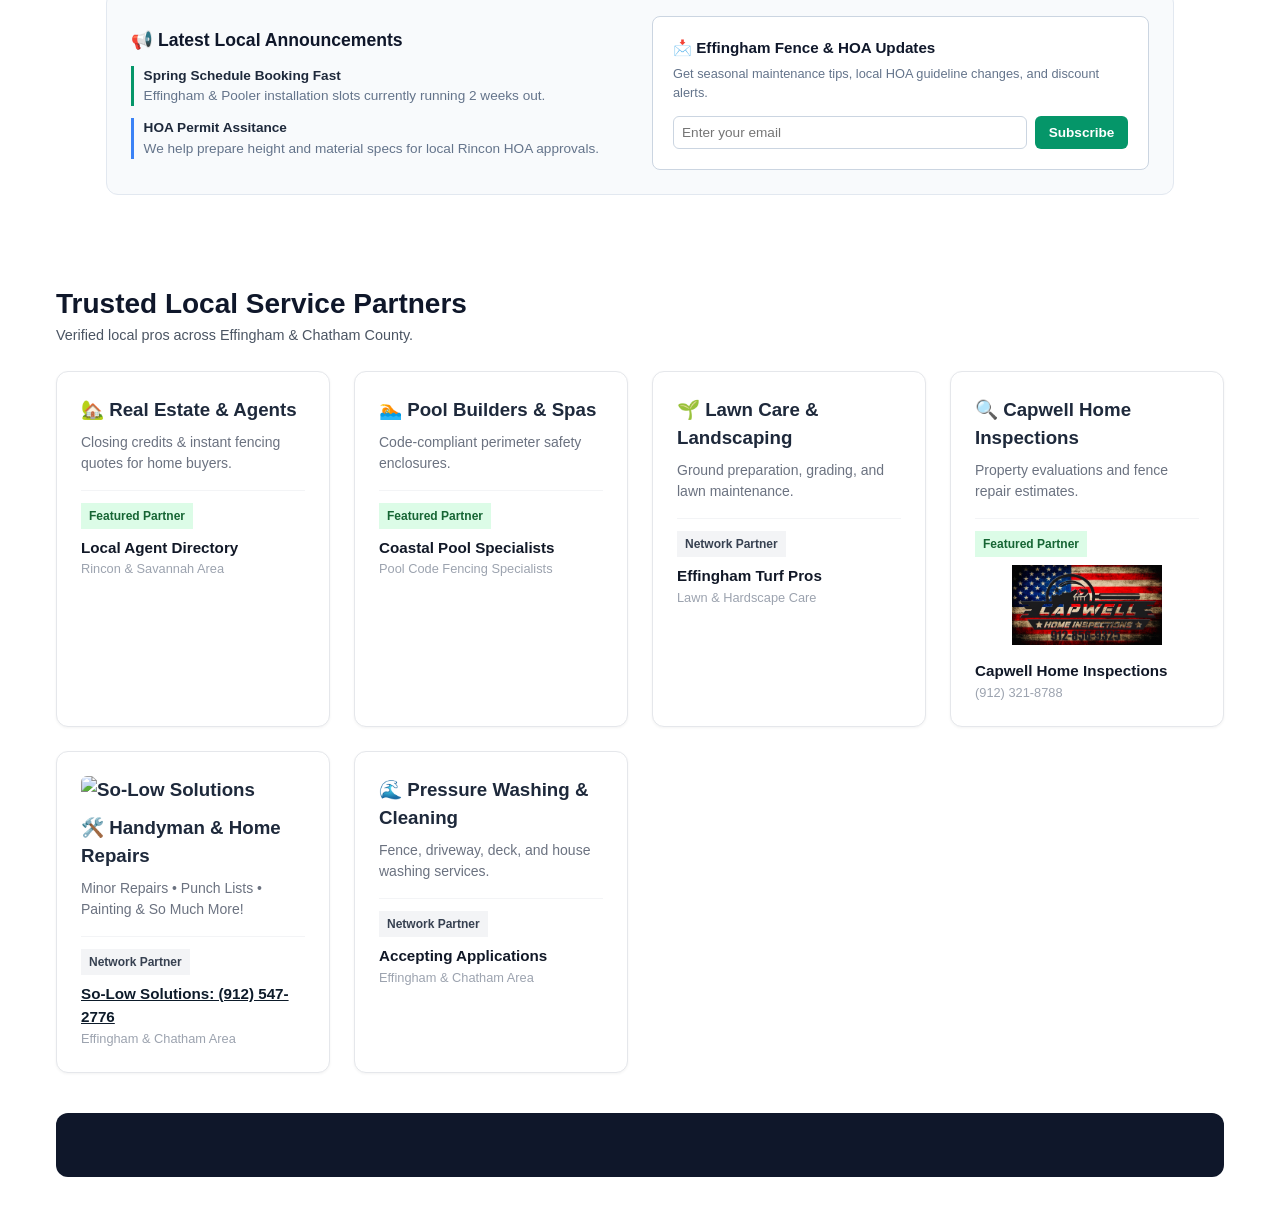
==== commit 3938c86c: "Remove duplicated bottom blocks and integrate So-Low logo into card grid" ====
--- a/index.html
+++ b/index.html
@@ -266,7 +266,7 @@
 
       <!-- Handyman & Repairs -->
       <div style="background: #ffffff; padding: 1.5rem; border-radius: 0.75rem; border: 1px solid #e5e7eb; box-shadow: 0 1px 3px rgba(0,0,0,0.05);">
-        <h3 style="font-weight: 700; color: #1e293b; margin-bottom: 0.5rem;">🛠️ Handyman & Home Repairs</h3>
+        <h3 style="font-weight: 700; color: #1e293b; margin-bottom: 0.5rem;"><img src="solow-logo.jpg" alt="So-Low Solutions" style="max-width: 100%; height: auto; border-radius: 6px; margin-bottom: 10px;"><br>🛠️ Handyman & Home Repairs</h3>
         <p style="font-size: 0.875rem; color: #6b7280; margin-bottom: 1rem;">Minor Repairs • Punch Lists • Painting & So Much More!</p>
         <div style="border-top: 1px solid #f3f4f6; padding-top: 0.75rem;">
           <span style="display: inline-block; background: #f3f4f6; color: #374151; font-size: 0.75rem; font-weight: 600; padding: 0.25rem 0.5rem; rounded: 0.25rem; margin-bottom: 0.5rem;">Network Partner</span>
@@ -293,114 +293,5 @@
       <h3 style="font-size: 1.25rem; font-weight: 700;">
 
 <!-- So-Low Solutions Card -->
-<div style="background: #ffffff; border: 1px solid #e2e8f0; border-radius: 12px; padding: 20px; margin: 16px auto; max-width: 500px; box-shadow: 0 4px 6px -1px rgba(0,0,0,0.1); color: #0d1b2a; text-align: left;">
-  <h3 style="margin-top: 0; color: #0d1b2a; font-size: 1.25rem;">🛠️ Handyman & Repair Services</h3>
-  <p style="font-weight: bold; margin: 8px 0; color: #1a202c; font-size: 1.1rem;">So-Low Solutions</p>
-  <ul style="padding-left: 20px; margin: 12px 0; color: #4a5568; line-height: 1.6;">
-    <li>Minor Repairs</li>
-    <li>Punch Lists</li>
-    <li>Painting</li>
-    <li>&amp; So Much More!</li>
-  </ul>
-  <p style="margin-bottom: 0; margin-top: 16px;"><a href="tel:9125472776" style="color: #0d1b2a; font-weight: bold; text-decoration: underline; font-size: 1.1rem;">Call / Text (912) 547-2776</a></p>
-</div>
-
-<div class="card partner-card" style="background: #ffffff; border: 1px solid #e2e8f0; border-radius: 12px; padding: 20px; margin: 16px 0; box-shadow: 0 4px 6px -1px rgba(0,0,0,0.1);">
-  <img src="solow-logo.jpg" alt="So-Low Solutions" style="max-width: 100%; height: auto; border-radius: 8px; margin-bottom: 12px;">
-  <h3 style="margin-top: 0;">🛠️ Handyman & Repair Services</h3>
-  <p><strong>So-Low Solutions</strong></p>
-  <ul style="padding-left: 20px; text-align: left;">
-    <li>Minor Repairs</li>
-    <li>Punch Lists</li>
-    <li>Painting</li>
-    <li>&amp; So Much More!</li>
-  </ul>
-  <p><a href="tel:9125472776" style="color: #0d1b2a; font-weight: bold; text-decoration: underline;">Call / Text (912) 547-2776</a></p>
-</div>
-
-Are you a local service business?</h3>
-      <p style="color: #94a3b8; font-size: 0.95rem; margin-top: 0.5rem; margin-bottom: 1.25rem;">
-        Join our vendor network to cross-promote services and access our instant estimator tool for your clients.
-      </p>
-      <button onclick="document.getElementById('partner-modal').style.display='flex'" style="background: #059669; color: #ffffff; font-weight: 600; padding: 0.75rem 1.5rem; border-radius: 0.5rem; border: none; cursor: pointer; font-size: 0.95rem;">
-        Apply to Join Network →
-      </button>
-    </div>
-  
-      
-
-      
-
-    
-  </section>
-
-
-  <!-- Partner Application Modal -->
-  <div id="partner-modal" style="display: none; position: fixed; inset: 0; background: rgba(0,0,0,0.6); backdrop-filter: blur(2px); align-items: center; justify-content: center; padding: 1rem; z-index: 1000;">
-    <div style="background: #ffffff; width: 100%; max-width: 480px; padding: 1.75rem; border-radius: 0.75rem; box-shadow: 0 20px 25px -5px rgba(0,0,0,0.1); position: relative;">
-      
-      <div style="display: flex; justify-content: space-between; align-items: center; border-bottom: 1px solid #e5e7eb; padding-bottom: 0.75rem; margin-bottom: 1rem;">
-        <h3 style="font-weight: 700; font-size: 1.125rem; color: #111827;">Join GLC Vendor Network</h3>
-        <button onclick="document.getElementById('partner-modal').style.display='none'" style="background: none; border: none; font-size: 1.25rem; color: #6b7280; cursor: pointer;">✕</button>
-      </div>
-
-      <form action="https://formsubmit.co/Glcga19@gmail.com" method="POST" style="display: flex; flex-direction: column; gap: 0.85rem;">
-        <input type="hidden" name="_subject" value="New Vendor Network Application - GLC Fencing" />
-        <input type="hidden" name="_autorespond" value="Thank you for applying to the GLC Fencing Local Vendor Network! We will review your business details and follow up shortly." />
-
-        <div>
-          <label style="display: block; font-size: 0.85rem; font-weight: 600; color: #374151; margin-bottom: 0.25rem;">Business Name</label>
-          <input type="text" name="Business Name" required placeholder="e.g. Rincon Pool Co." style="width: 100%; padding: 0.5rem; border: 1px solid #d1d5db; border-radius: 0.375rem; box-sizing: border-box;" />
-        </div>
-
-        <div>
-          <label style="display: block; font-size: 0.85rem; font-weight: 600; color: #374151; margin-bottom: 0.25rem;">Service Category</label>
-          <select name="Category" required style="width: 100%; padding: 0.5rem; border: 1px solid #d1d5db; border-radius: 0.375rem; box-sizing: border-box;">
-            <option value="Real Estate">Real Estate Agent / Agency</option>
-            <option value="Pool Builder">Pool Builder / Installer</option>
-            <option value="Landscaping">Lawn Care / Landscaping</option>
-            <option value="Home Inspector">Home Inspector</option>
-            <option value="Handyman">Handyman / Repairs</option>
-            <option value="Pressure Washing">Pressure Washing</option>
-            <option value="Other">Other Home Service</option>
-          </select>
-        </div>
-
-        <div>
-          <label style="display: block; font-size: 0.85rem; font-weight: 600; color: #374151; margin-bottom: 0.25rem;">Contact Email</label>
-          <input type="email" name="email" required placeholder="contact@company.com" style="width: 100%; padding: 0.5rem; border: 1px solid #d1d5db; border-radius: 0.375rem; box-sizing: border-box;" />
-        </div>
-
-        <div>
-          <label style="display: block; font-size: 0.85rem; font-weight: 600; color: #374151; margin-bottom: 0.25rem;">Phone Number</label>
-          <input type="tel" name="phone" required placeholder="(912) 555-0199" style="width: 100%; padding: 0.5rem; border: 1px solid #d1d5db; border-radius: 0.375rem; box-sizing: border-box;" />
-        </div>
-
-        <button type="submit" style="background: #0f172a; color: #ffffff; font-weight: 600; padding: 0.65rem; border-radius: 0.375rem; border: none; cursor: pointer; margin-top: 0.5rem;">
-          Submit Application
-        </button>
-      </form>
-
-    </div>
-  </div>
-
-  <!-- Sticky Floating Call Button -->
-  <a href="tel:9123218788" class="floating-call-btn">
-    📞 Call / Text (912) 321-8788
-  </a>
-
 </body>
-</html>
-
-<!-- So-Low Solutions Handyman Card -->
-<div class="card partner-card">
-  <h3>🛠️ Handyman & Repair Services</h3>
-  <p><strong>So-Low Solutions</strong></p>
-  <ul>
-    <li>Minor Repairs</li>
-    <li>Punch Lists</li>
-    <li>Painting</li>
-    <li>&amp; So Much More!</li>
-  </ul>
-  <p><a href="tel:9125472776" class="phone-link">Call/Text (912) 547-2776</a></p>
-</div>
+</html>
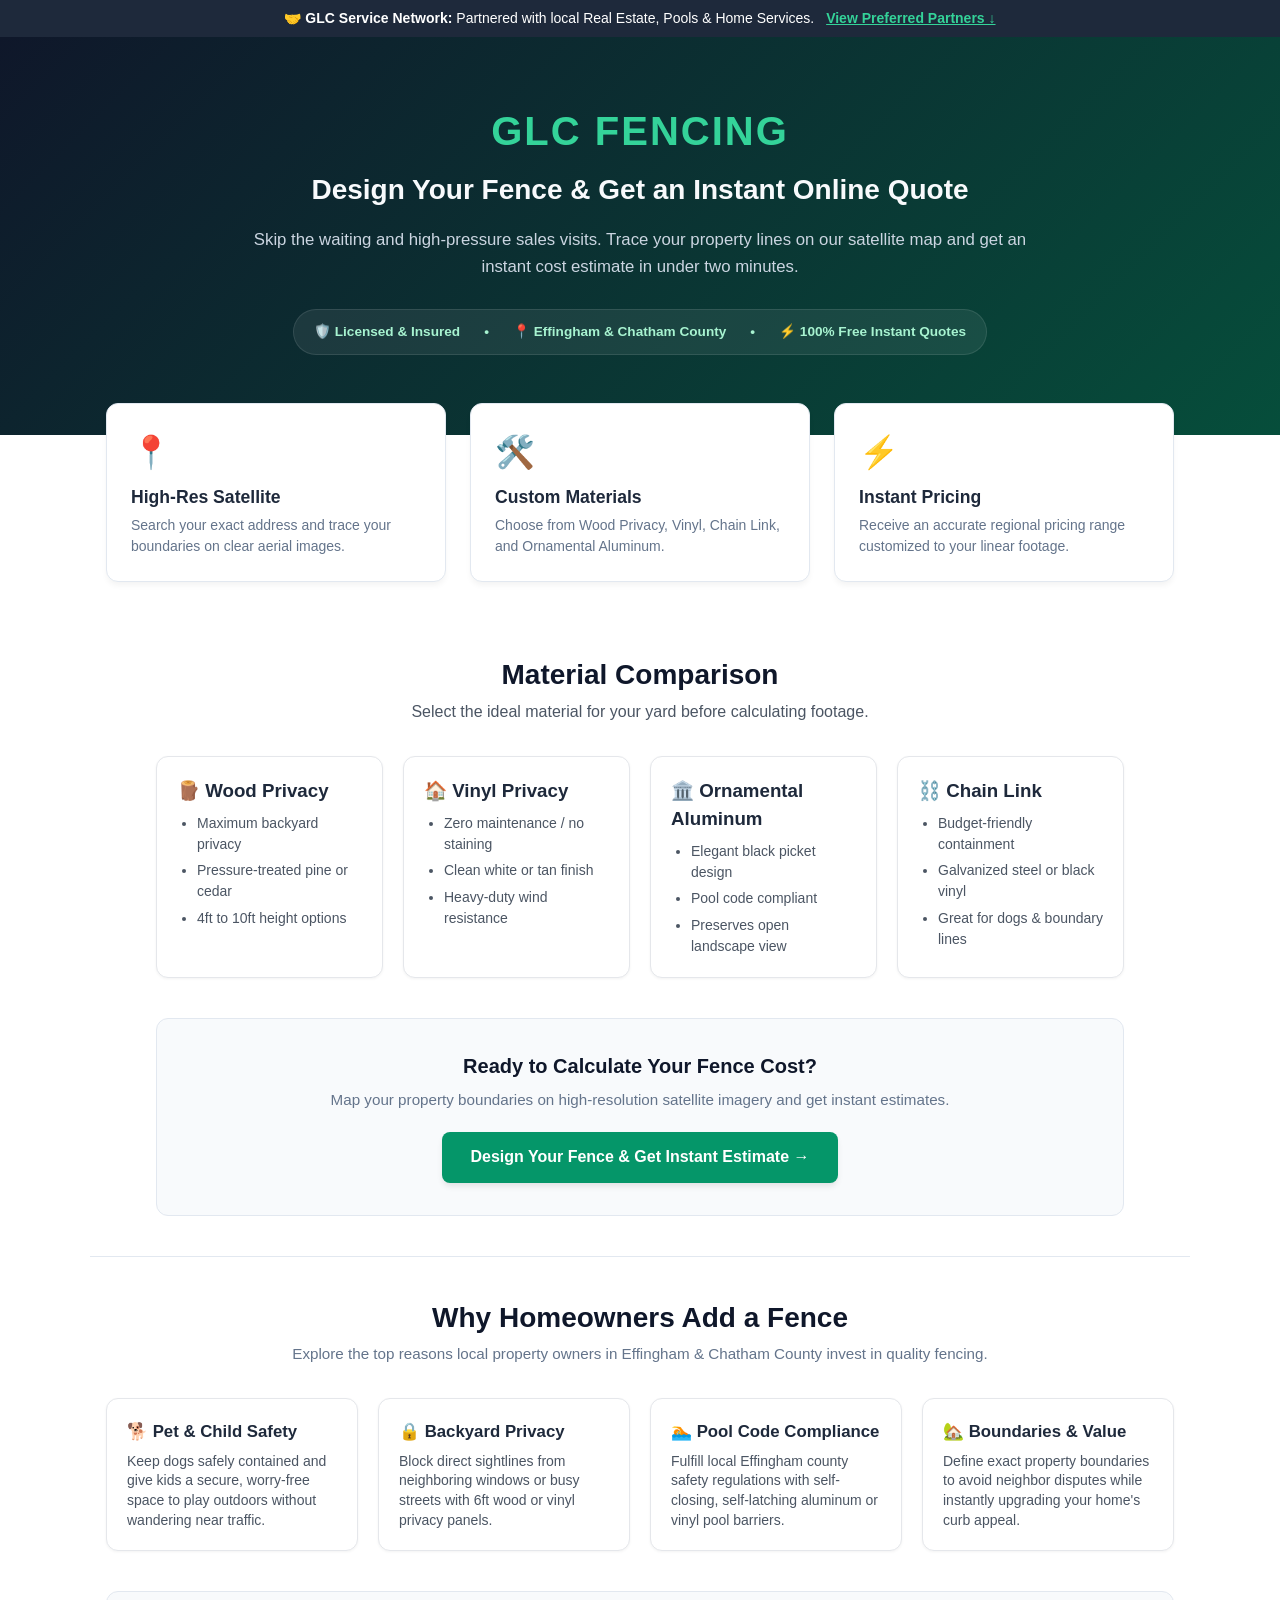
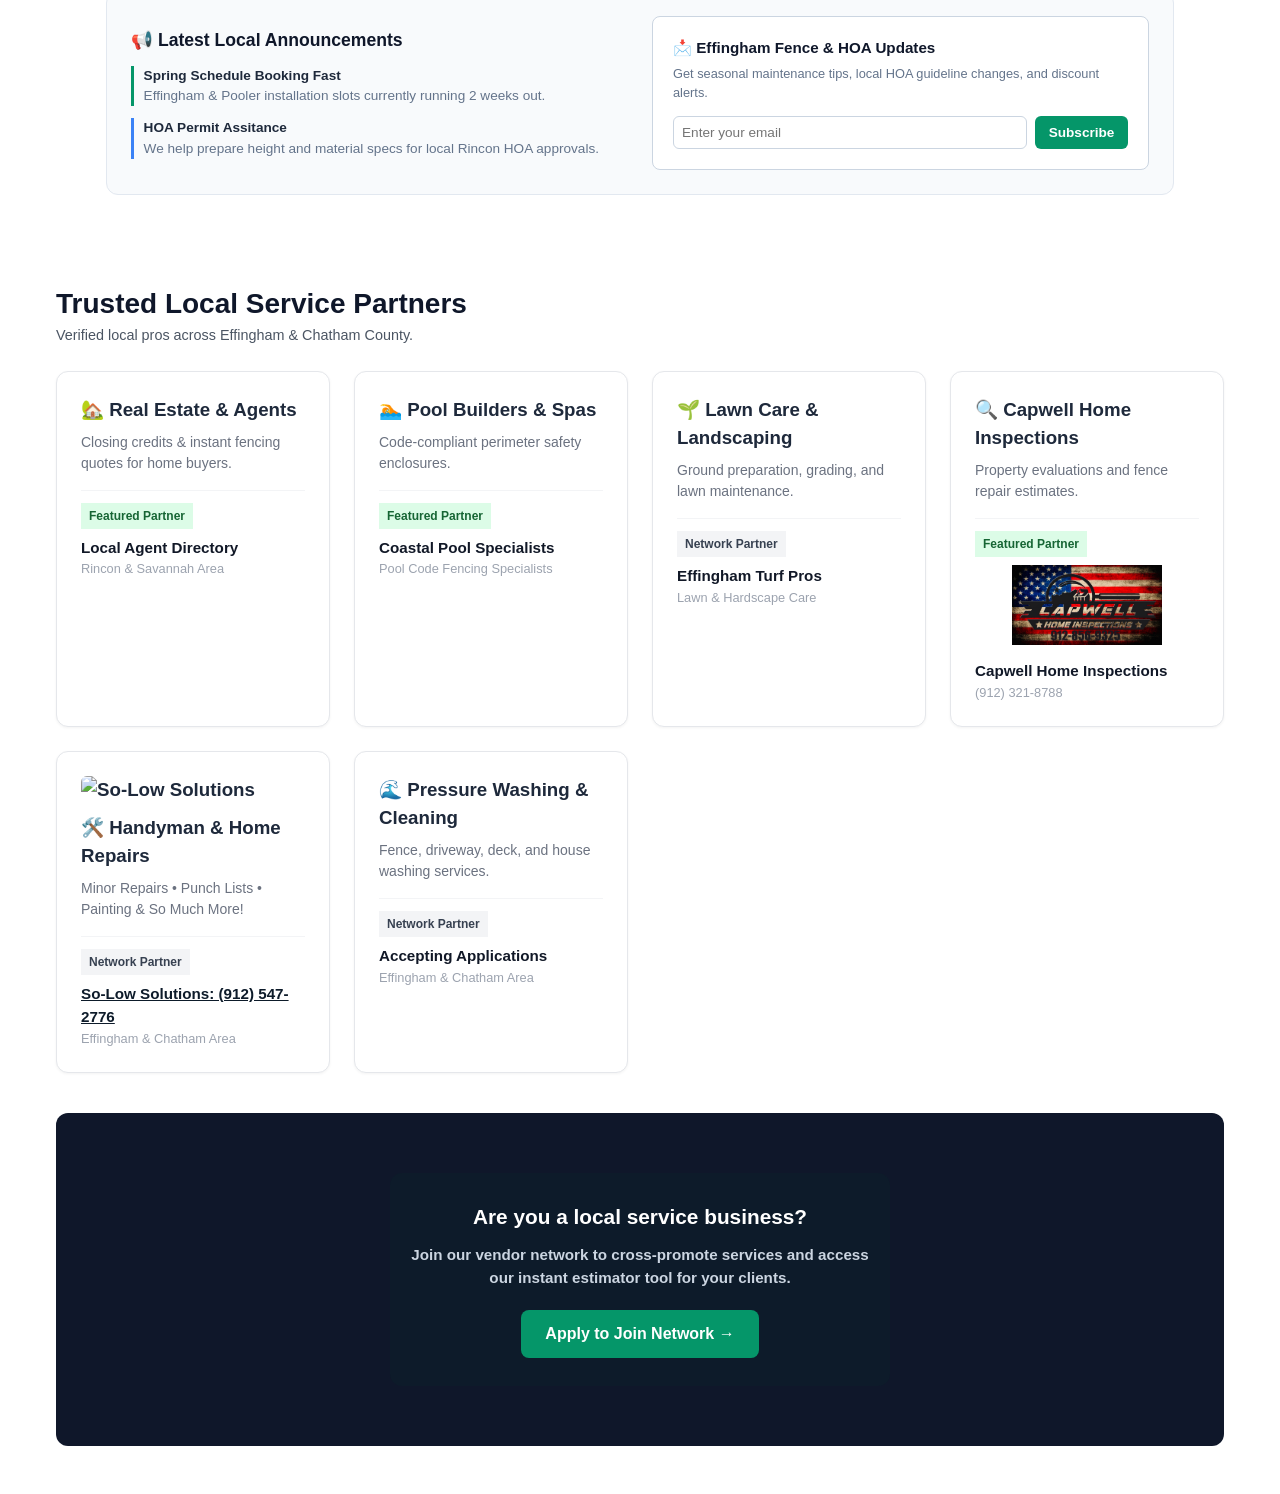
==== commit 86ae4cd8: "Restore local service business network signup banner" ====
--- a/index.html
+++ b/index.html
@@ -293,5 +293,13 @@
       <h3 style="font-size: 1.25rem; font-weight: 700;">
 
 <!-- So-Low Solutions Card -->
+
+<!-- Vendor Network Signup Block -->
+<div style="background: #0d1b2a; color: #ffffff; border-radius: 12px; padding: 28px 20px; text-align: center; margin: 28px auto; max-width: 500px;">
+  <h3 style="color: #ffffff; margin-top: 0; font-size: 1.3rem;">Are you a local service business?</h3>
+  <p style="color: #cbd5e1; margin: 12px 0; font-size: 0.95rem; line-height: 1.5;">Join our vendor network to cross-promote services and access our instant estimator tool for your clients.</p>
+  <a href="mailto:info@glcga.com?subject=Vendor%20Network%20Application" style="display: inline-block; background: #059669; color: #ffffff; padding: 12px 24px; border-radius: 8px; font-weight: bold; text-decoration: none; margin-top: 8px; font-size: 1rem;">Apply to Join Network →</a>
+</div>
+
 </body>
 </html>
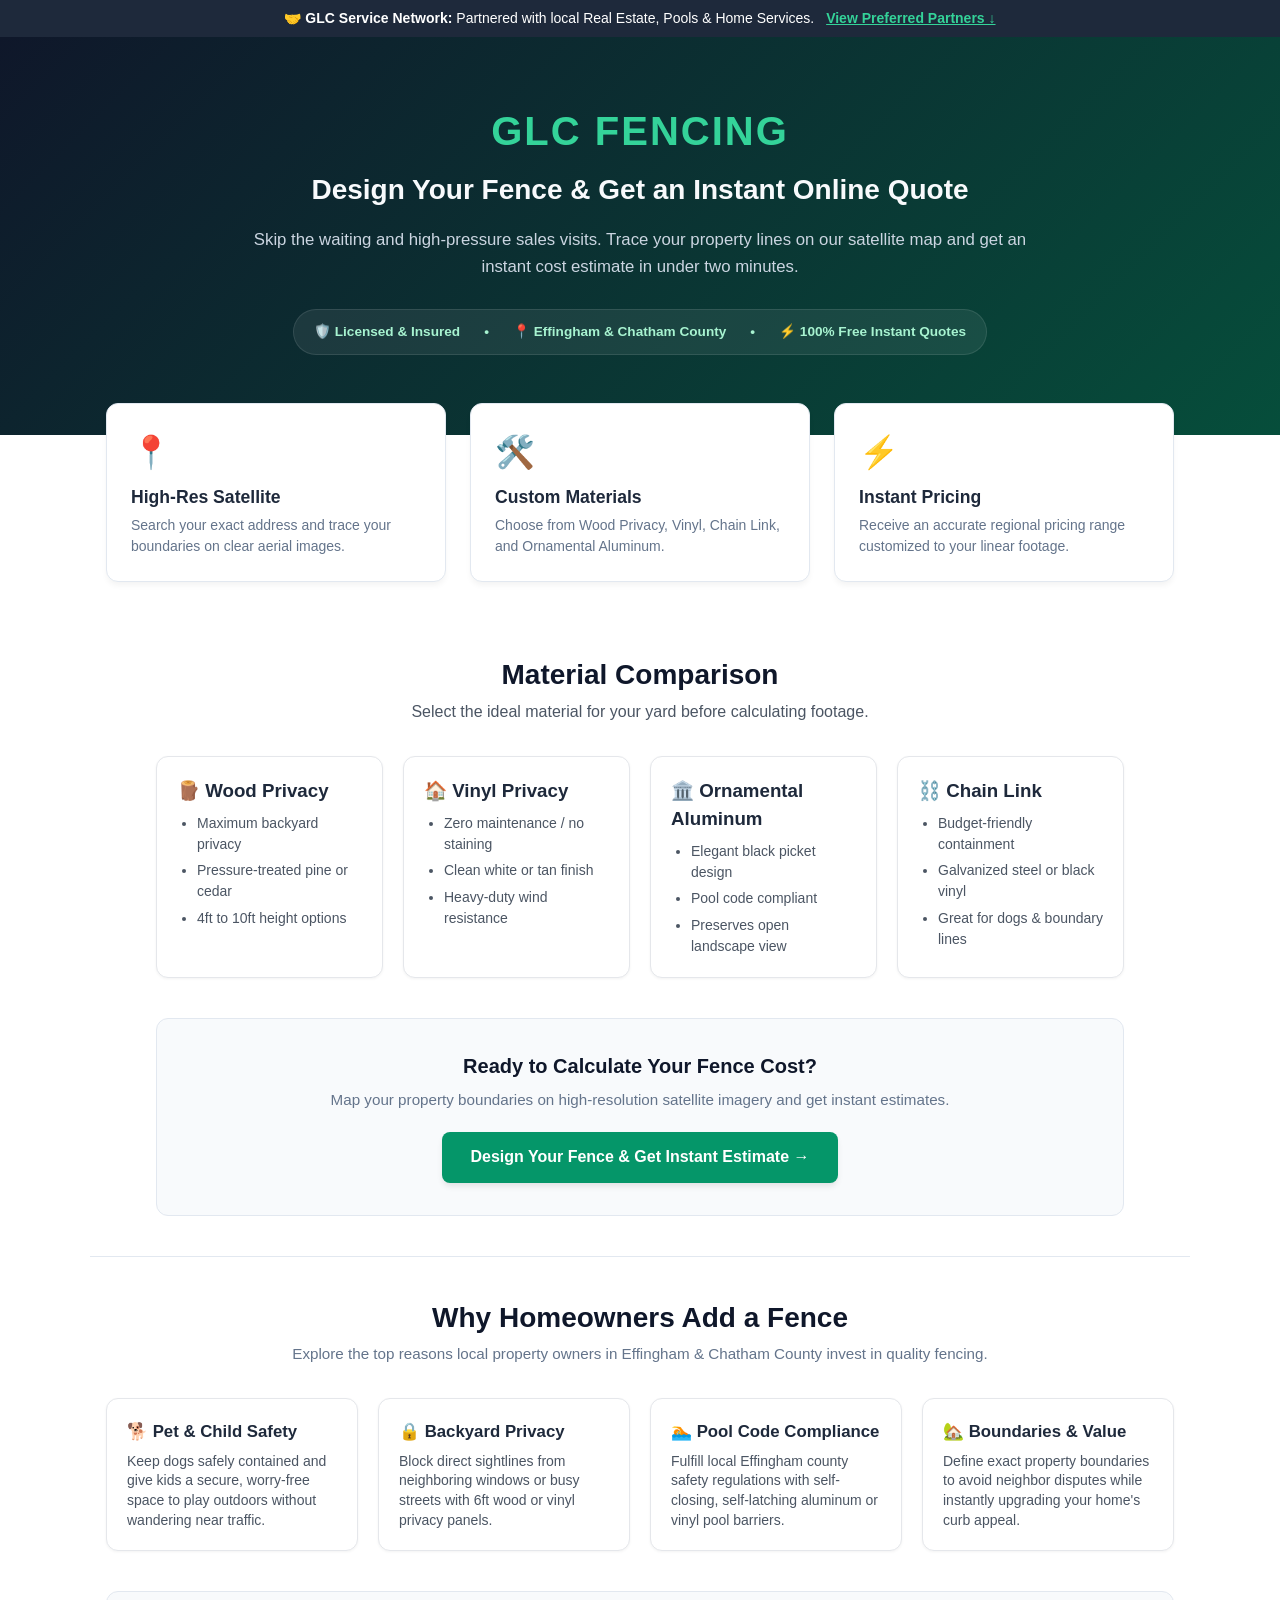
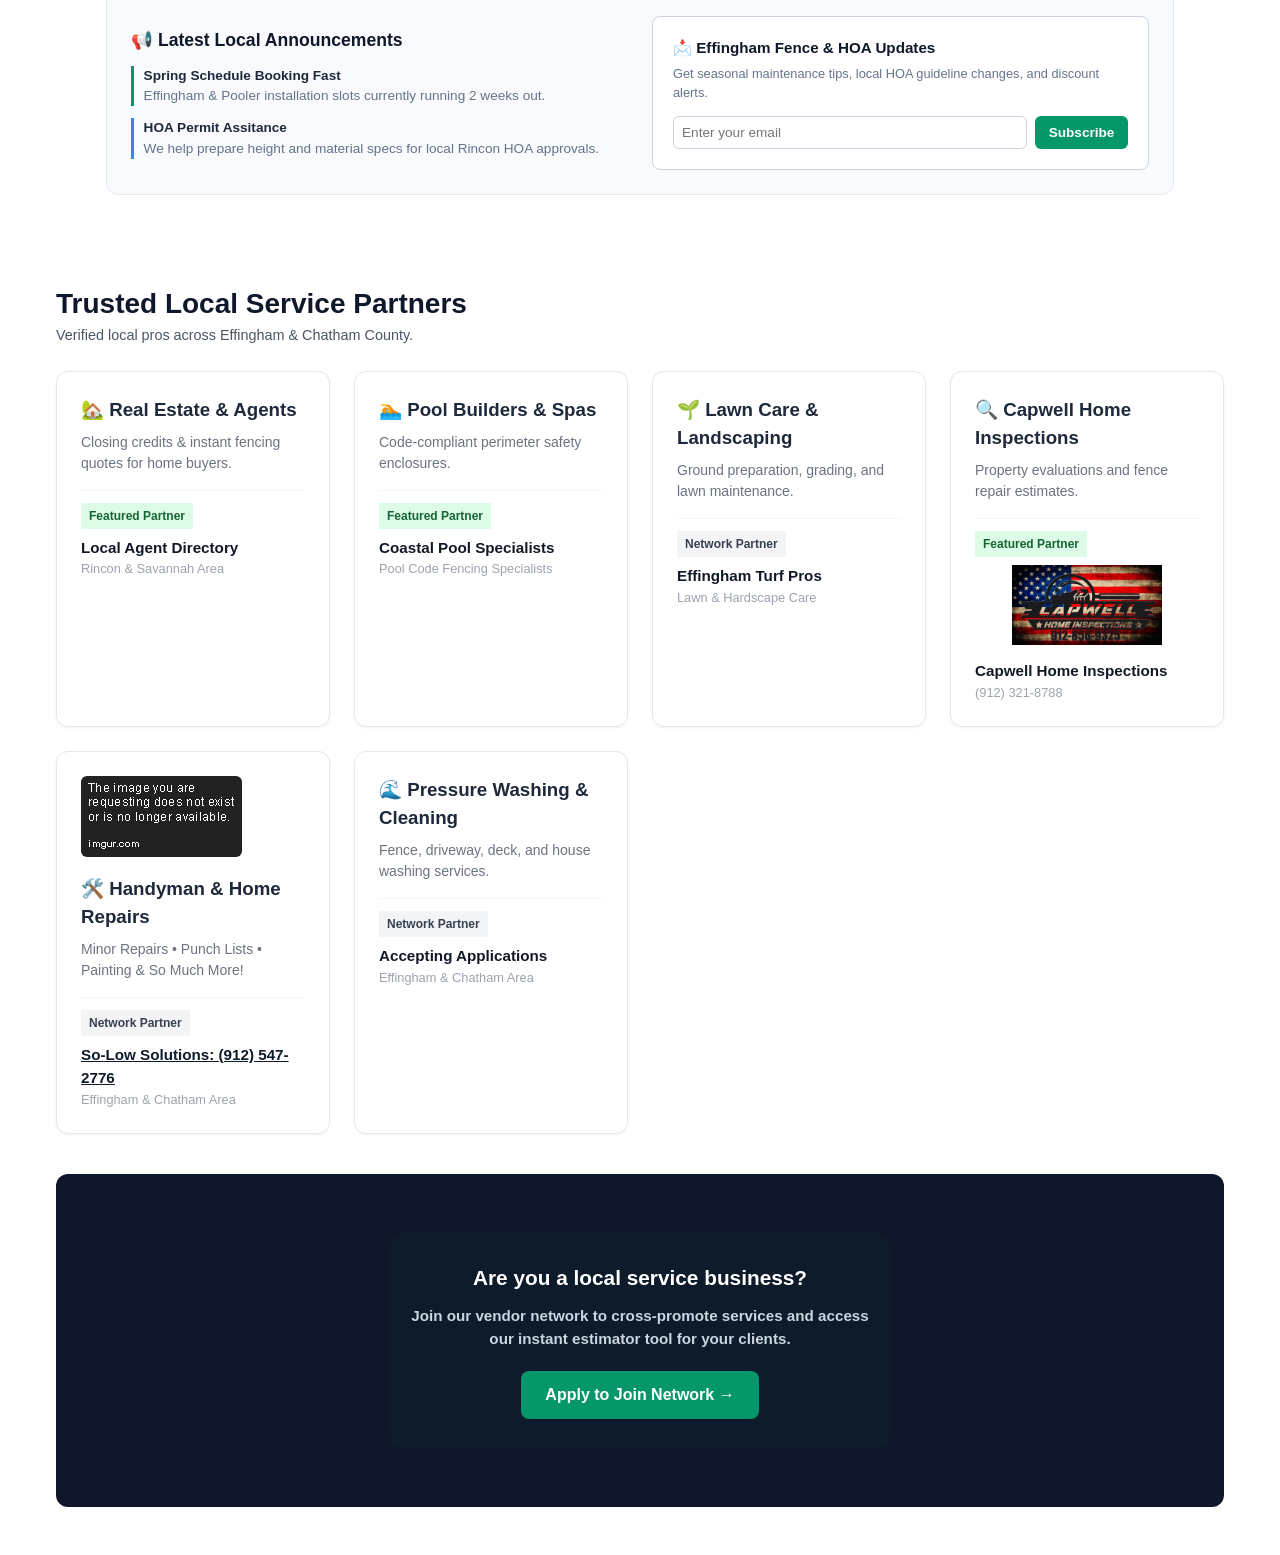
==== commit 90de4b23: "Embed exact local So-Low Solutions card image" ====
--- a/index.html
+++ b/index.html
@@ -266,7 +266,7 @@
 
       <!-- Handyman & Repairs -->
       <div style="background: #ffffff; padding: 1.5rem; border-radius: 0.75rem; border: 1px solid #e5e7eb; box-shadow: 0 1px 3px rgba(0,0,0,0.05);">
-        <h3 style="font-weight: 700; color: #1e293b; margin-bottom: 0.5rem;"><img src="solow-logo.jpg" alt="So-Low Solutions" style="max-width: 100%; height: auto; border-radius: 6px; margin-bottom: 10px;"><br>🛠️ Handyman & Home Repairs</h3>
+        <h3 style="font-weight: 700; color: #1e293b; margin-bottom: 0.5rem;"><img src="[data-uri]" alt="So-Low Solutions" style="max-width: 100%; height: auto; border-radius: 6px; margin-bottom: 10px;"><br>🛠️ Handyman & Home Repairs</h3>
         <p style="font-size: 0.875rem; color: #6b7280; margin-bottom: 1rem;">Minor Repairs • Punch Lists • Painting & So Much More!</p>
         <div style="border-top: 1px solid #f3f4f6; padding-top: 0.75rem;">
           <span style="display: inline-block; background: #f3f4f6; color: #374151; font-size: 0.75rem; font-weight: 600; padding: 0.25rem 0.5rem; rounded: 0.25rem; margin-bottom: 0.5rem;">Network Partner</span>
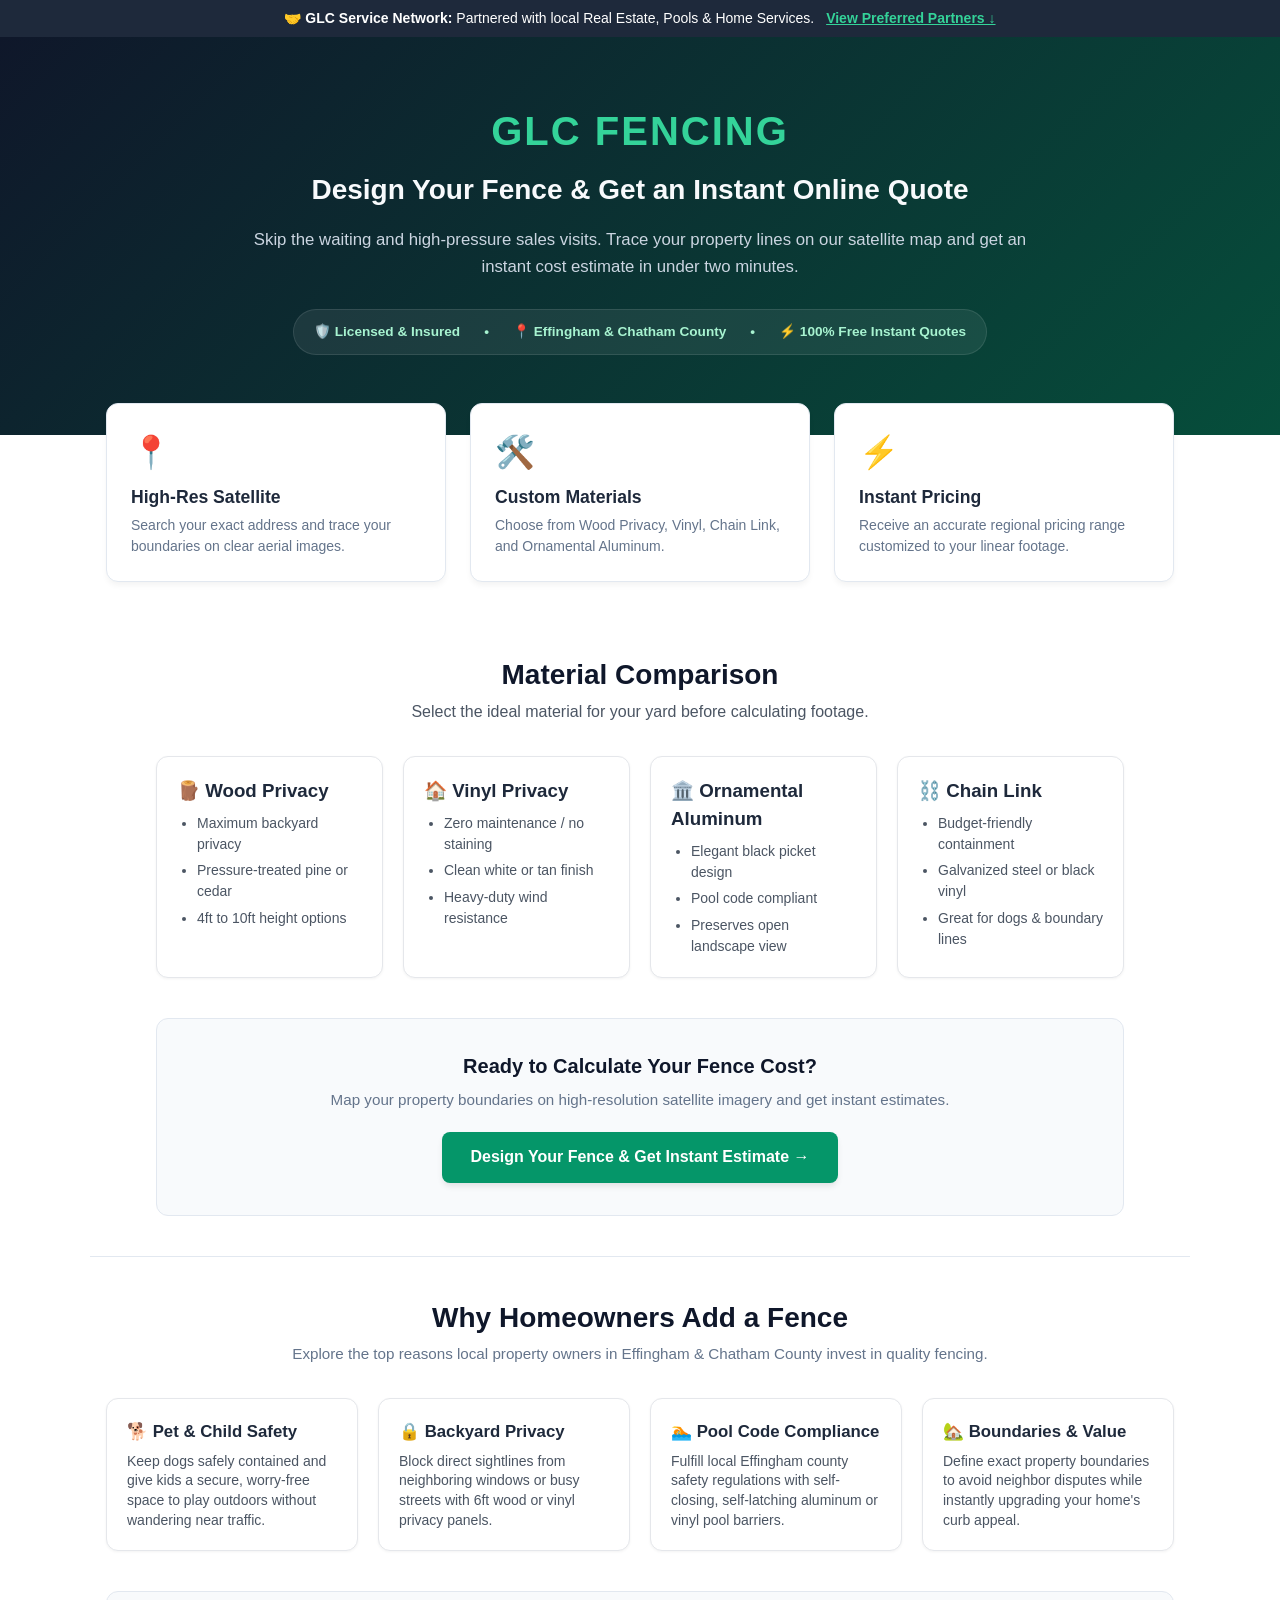
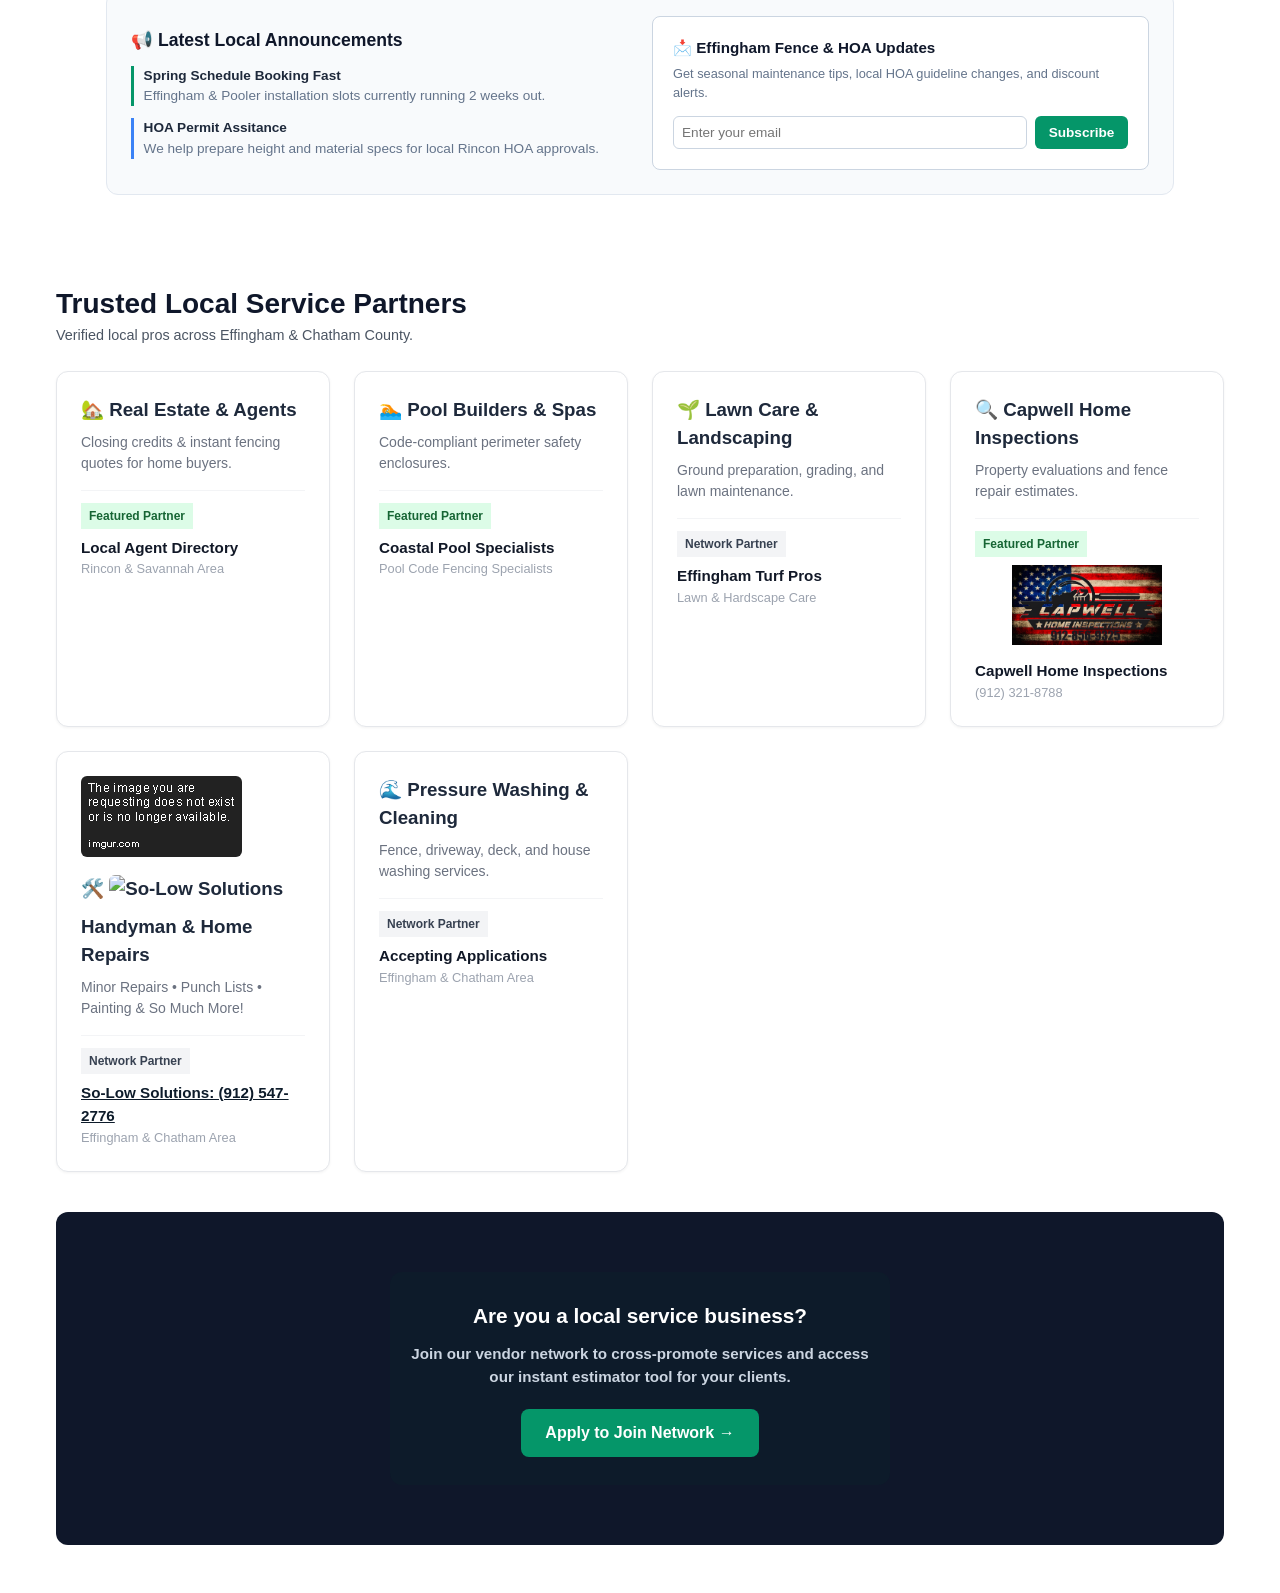
==== commit 2e2d6a96: "Fix image tag to point to local solow-logo.jpg" ====
--- a/index.html
+++ b/index.html
@@ -266,7 +266,7 @@
 
       <!-- Handyman & Repairs -->
       <div style="background: #ffffff; padding: 1.5rem; border-radius: 0.75rem; border: 1px solid #e5e7eb; box-shadow: 0 1px 3px rgba(0,0,0,0.05);">
-        <h3 style="font-weight: 700; color: #1e293b; margin-bottom: 0.5rem;"><img src="[data-uri]" alt="So-Low Solutions" style="max-width: 100%; height: auto; border-radius: 6px; margin-bottom: 10px;"><br>🛠️ Handyman & Home Repairs</h3>
+        <h3 style="font-weight: 700; color: #1e293b; margin-bottom: 0.5rem;"><img src="[data-uri]" alt="So-Low Solutions" style="max-width: 100%; height: auto; border-radius: 6px; margin-bottom: 10px;"><br>🛠️ <img src="solow-logo.jpg" alt="So-Low Solutions" style="max-width: 100%; height: auto; border-radius: 6px; margin-bottom: 10px;"><br>Handyman & Home Repairs</h3>
         <p style="font-size: 0.875rem; color: #6b7280; margin-bottom: 1rem;">Minor Repairs • Punch Lists • Painting & So Much More!</p>
         <div style="border-top: 1px solid #f3f4f6; padding-top: 0.75rem;">
           <span style="display: inline-block; background: #f3f4f6; color: #374151; font-size: 0.75rem; font-weight: 600; padding: 0.25rem 0.5rem; rounded: 0.25rem; margin-bottom: 0.5rem;">Network Partner</span>
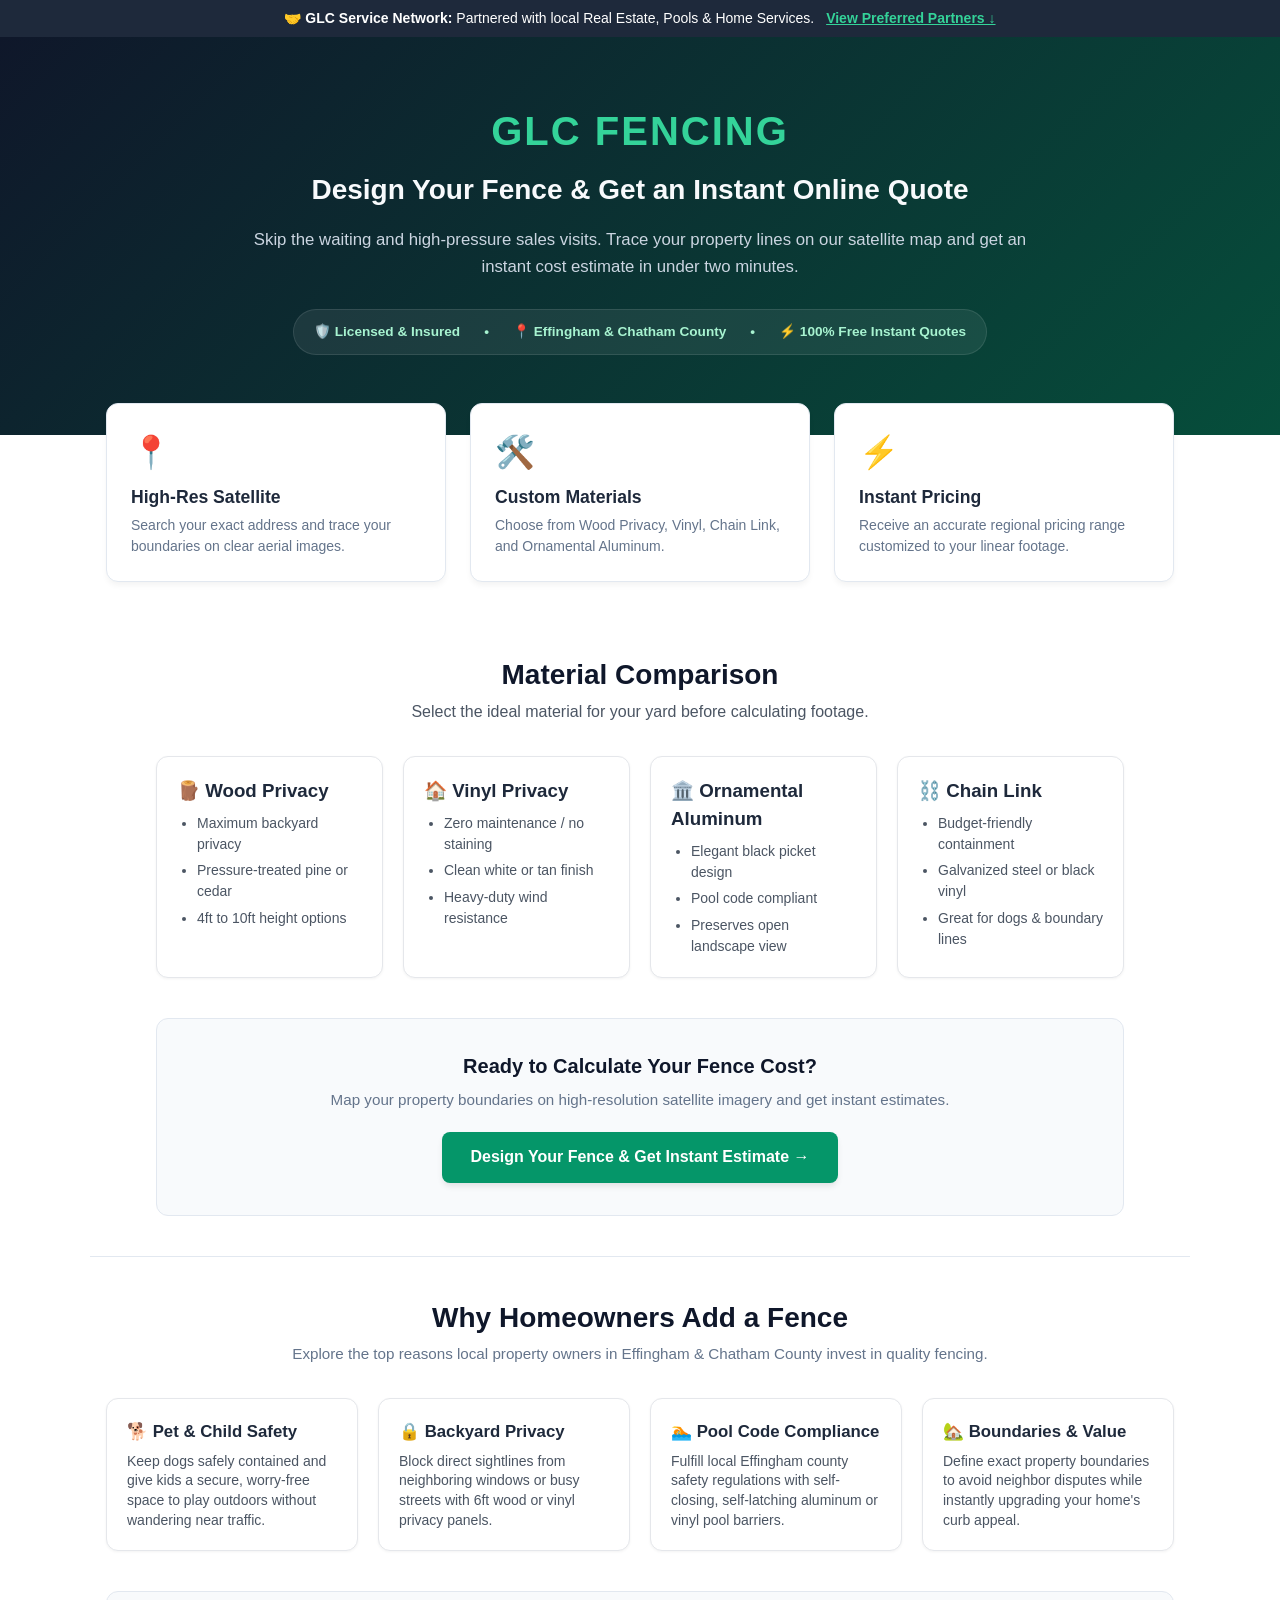
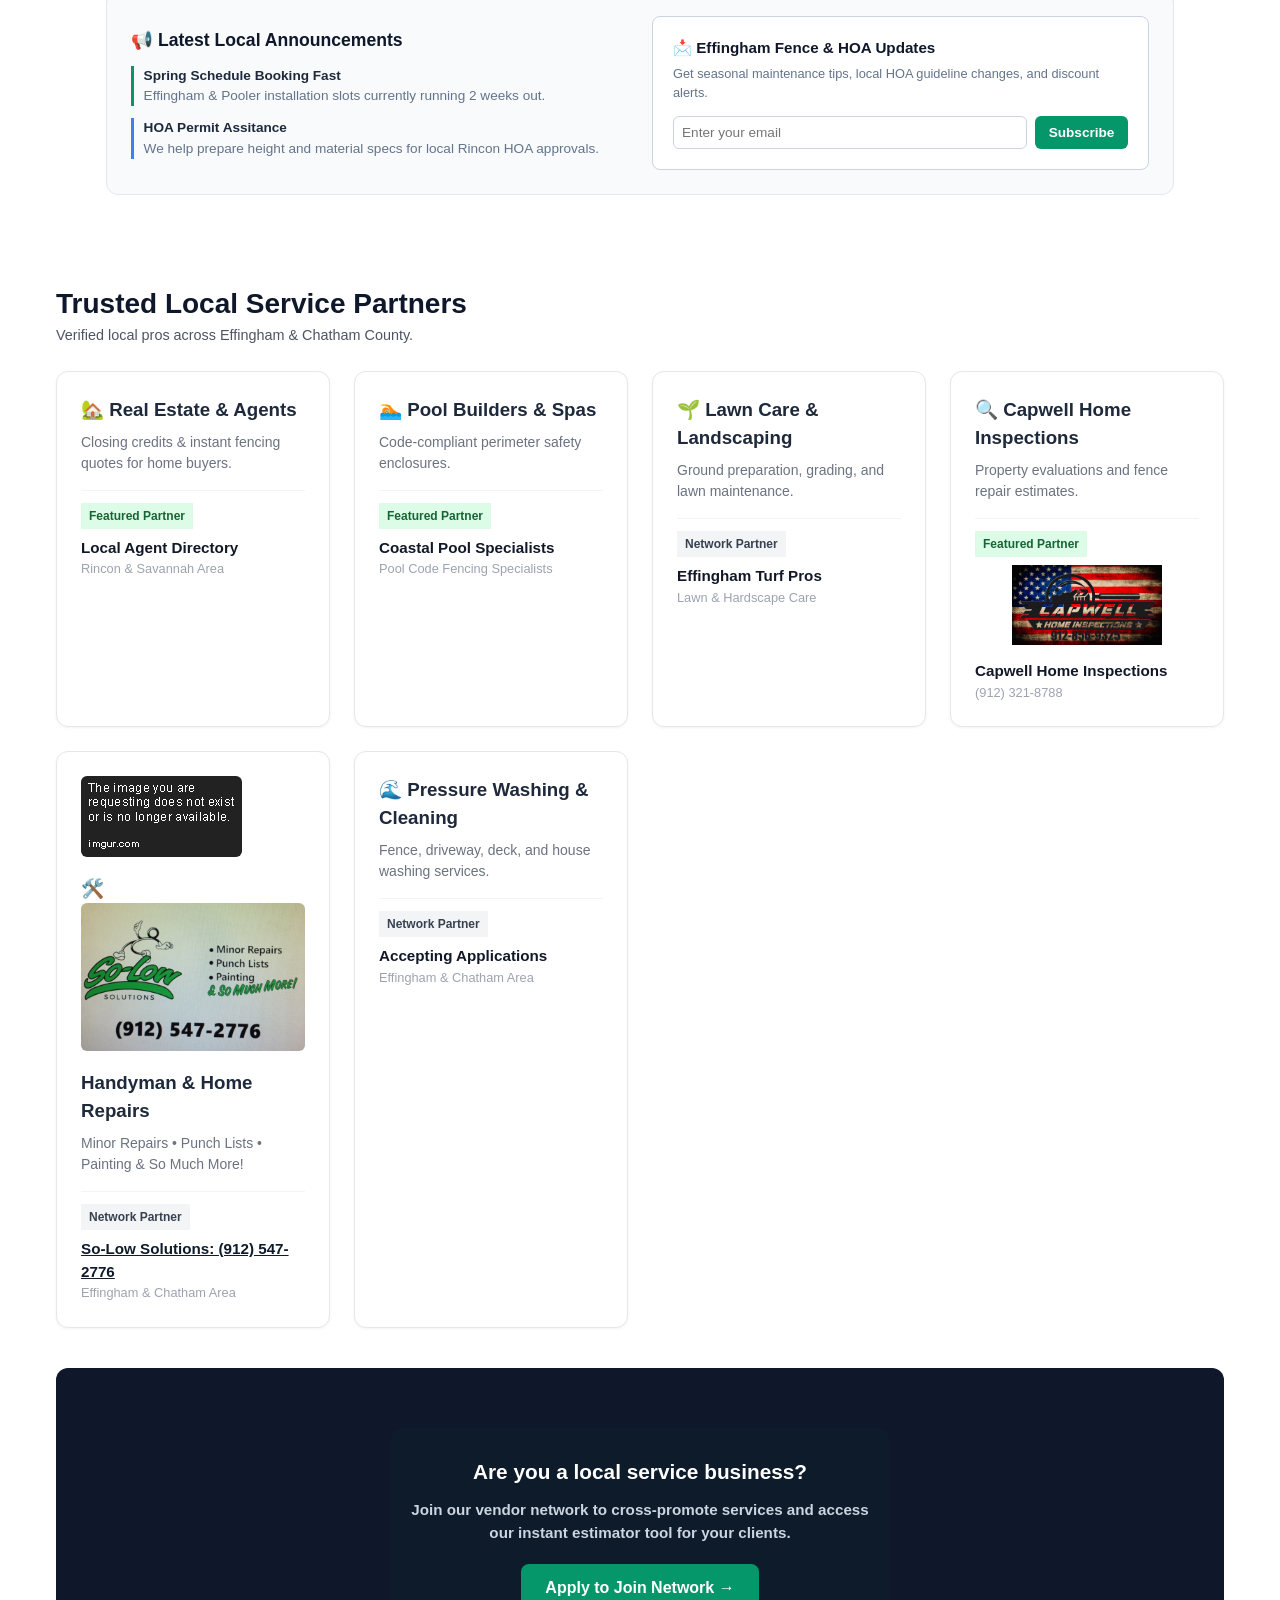
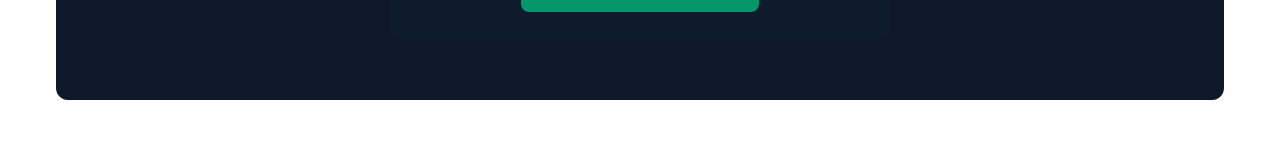
==== commit b515649d: "Replace broken image link with verified local file" ====
--- a/index.html
+++ b/index.html
@@ -266,7 +266,7 @@
 
       <!-- Handyman & Repairs -->
       <div style="background: #ffffff; padding: 1.5rem; border-radius: 0.75rem; border: 1px solid #e5e7eb; box-shadow: 0 1px 3px rgba(0,0,0,0.05);">
-        <h3 style="font-weight: 700; color: #1e293b; margin-bottom: 0.5rem;"><img src="[data-uri]" alt="So-Low Solutions" style="max-width: 100%; height: auto; border-radius: 6px; margin-bottom: 10px;"><br>🛠️ <img src="solow-logo.jpg" alt="So-Low Solutions" style="max-width: 100%; height: auto; border-radius: 6px; margin-bottom: 10px;"><br>Handyman & Home Repairs</h3>
+        <h3 style="font-weight: 700; color: #1e293b; margin-bottom: 0.5rem;"><img src="[data-uri]" alt="So-Low Solutions" style="max-width: 100%; height: auto; border-radius: 6px; margin-bottom: 10px;"><br>🛠️ <br><img src="solow-logo.jpg" alt="So-Low Solutions" style="max-width: 100%; height: auto; border-radius: 6px; margin-bottom: 10px;"><br>Handyman & Home Repairs</h3>
         <p style="font-size: 0.875rem; color: #6b7280; margin-bottom: 1rem;">Minor Repairs • Punch Lists • Painting & So Much More!</p>
         <div style="border-top: 1px solid #f3f4f6; padding-top: 0.75rem;">
           <span style="display: inline-block; background: #f3f4f6; color: #374151; font-size: 0.75rem; font-weight: 600; padding: 0.25rem 0.5rem; rounded: 0.25rem; margin-bottom: 0.5rem;">Network Partner</span>
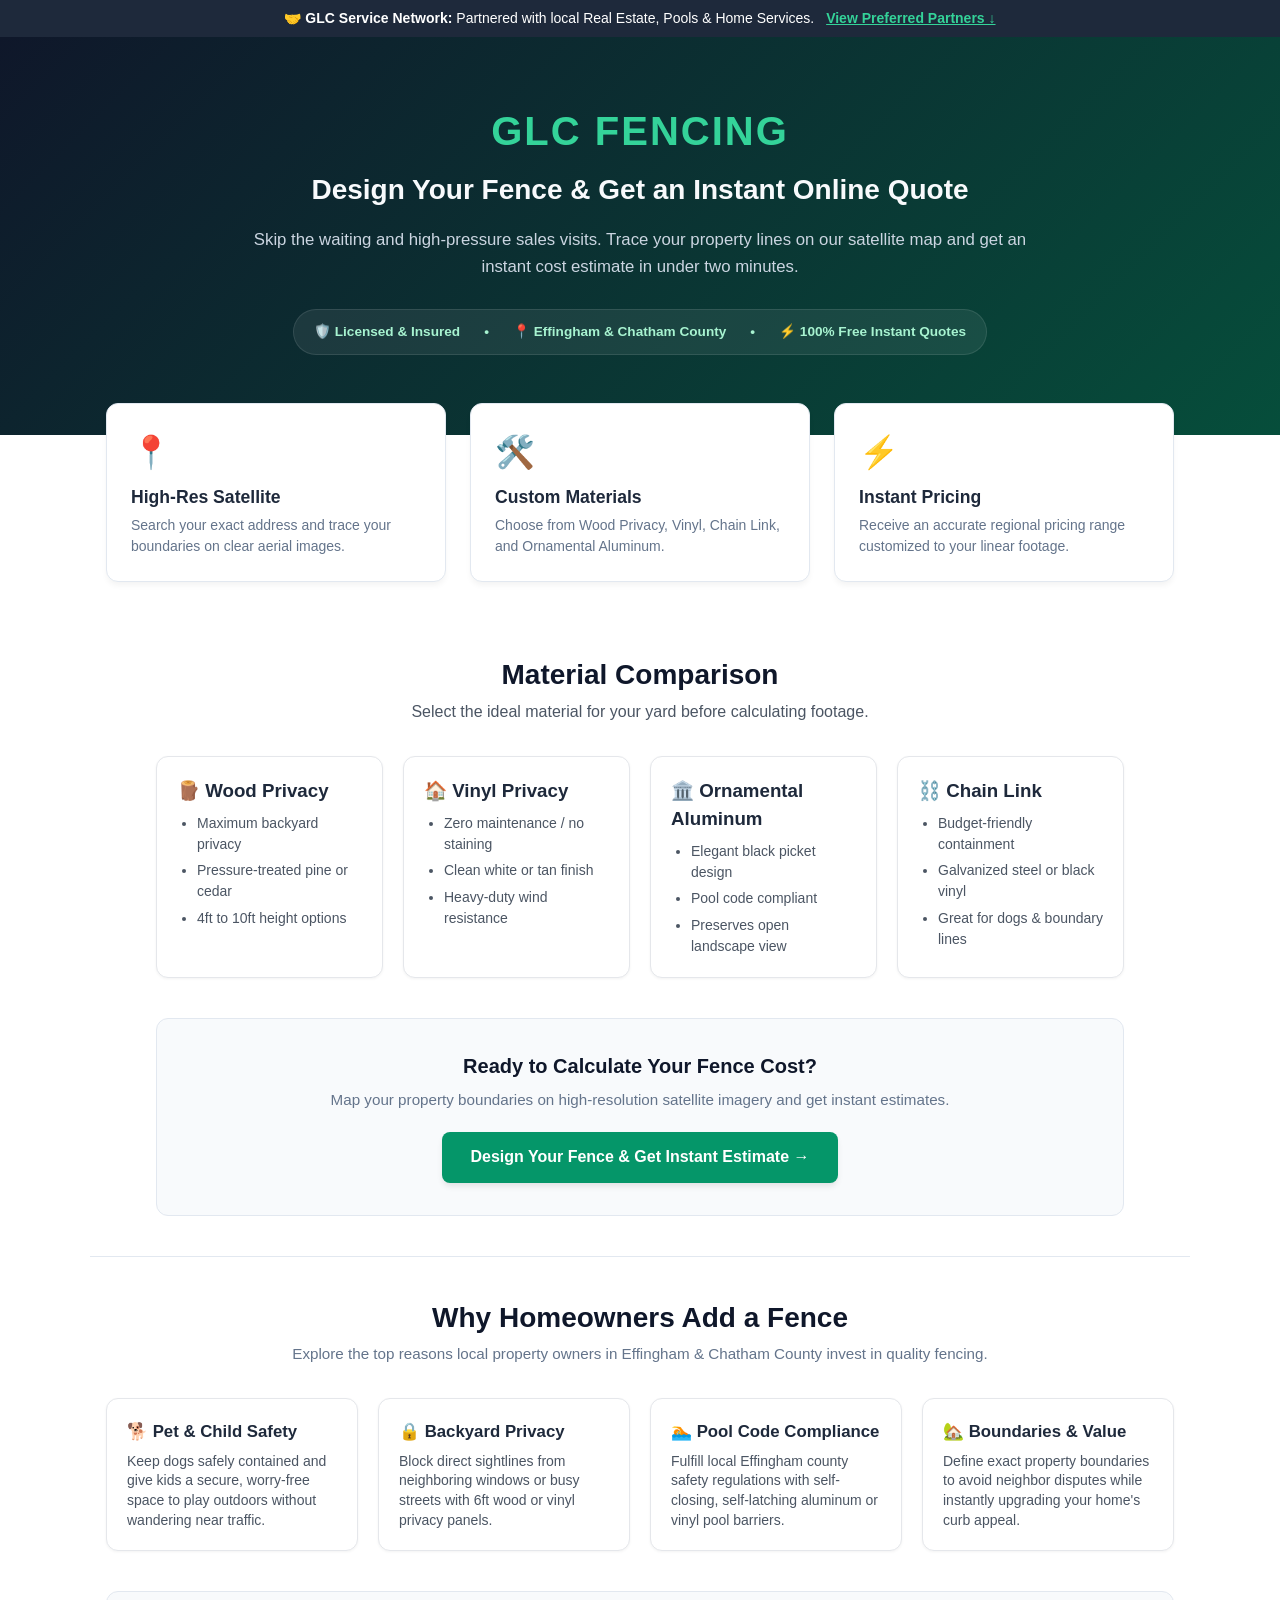
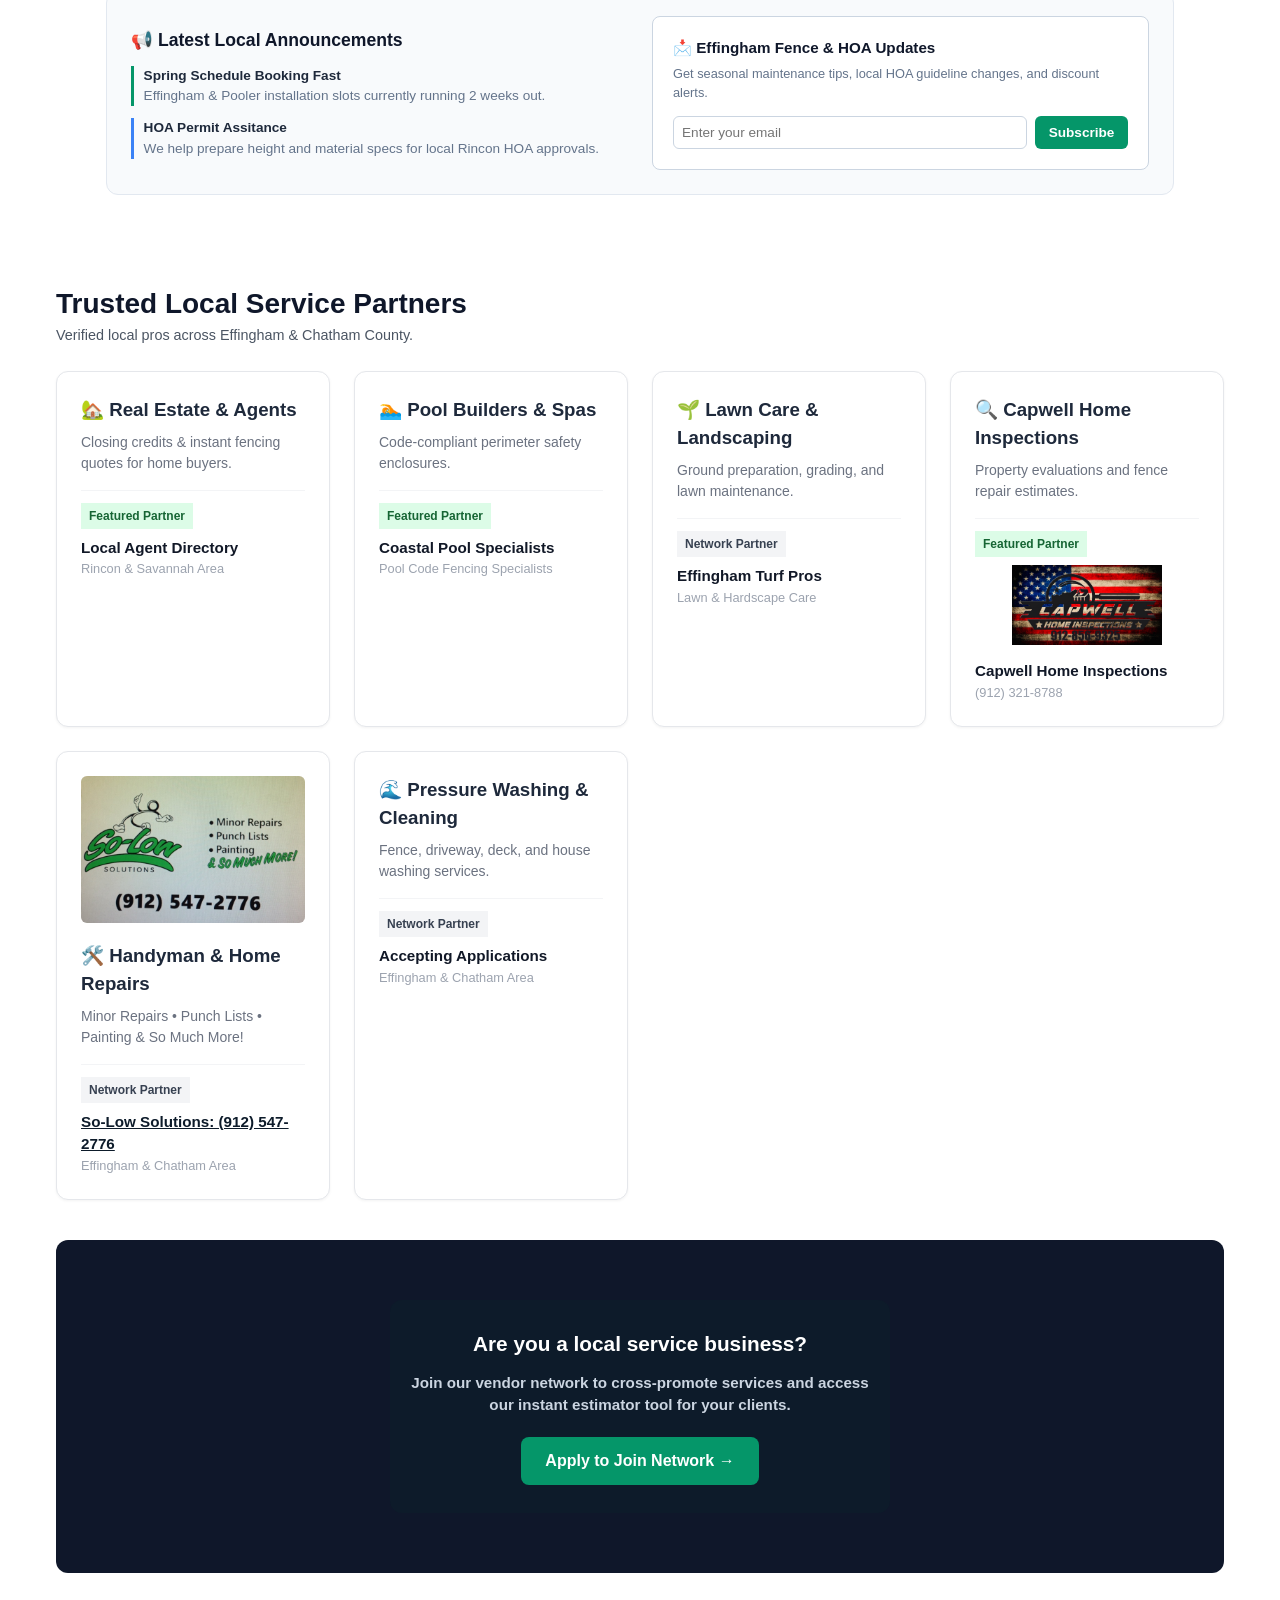
==== commit 9a4ad661: "Scrub duplicate base64 image tag from handyman card header" ====
--- a/index.html
+++ b/index.html
@@ -266,7 +266,7 @@
 
       <!-- Handyman & Repairs -->
       <div style="background: #ffffff; padding: 1.5rem; border-radius: 0.75rem; border: 1px solid #e5e7eb; box-shadow: 0 1px 3px rgba(0,0,0,0.05);">
-        <h3 style="font-weight: 700; color: #1e293b; margin-bottom: 0.5rem;"><img src="[data-uri]" alt="So-Low Solutions" style="max-width: 100%; height: auto; border-radius: 6px; margin-bottom: 10px;"><br>🛠️ <br><img src="solow-logo.jpg" alt="So-Low Solutions" style="max-width: 100%; height: auto; border-radius: 6px; margin-bottom: 10px;"><br>Handyman & Home Repairs</h3>
+        <h3 style="font-weight: 700; color: #1e293b; margin-bottom: 0.5rem;"><img src="solow-logo.jpg" alt="So-Low Solutions" style="max-width: 100%; height: auto; border-radius: 6px; margin-bottom: 10px;"><br>🛠️ Handyman & Home Repairs</h3>
         <p style="font-size: 0.875rem; color: #6b7280; margin-bottom: 1rem;">Minor Repairs • Punch Lists • Painting & So Much More!</p>
         <div style="border-top: 1px solid #f3f4f6; padding-top: 0.75rem;">
           <span style="display: inline-block; background: #f3f4f6; color: #374151; font-size: 0.75rem; font-weight: 600; padding: 0.25rem 0.5rem; rounded: 0.25rem; margin-bottom: 0.5rem;">Network Partner</span>
